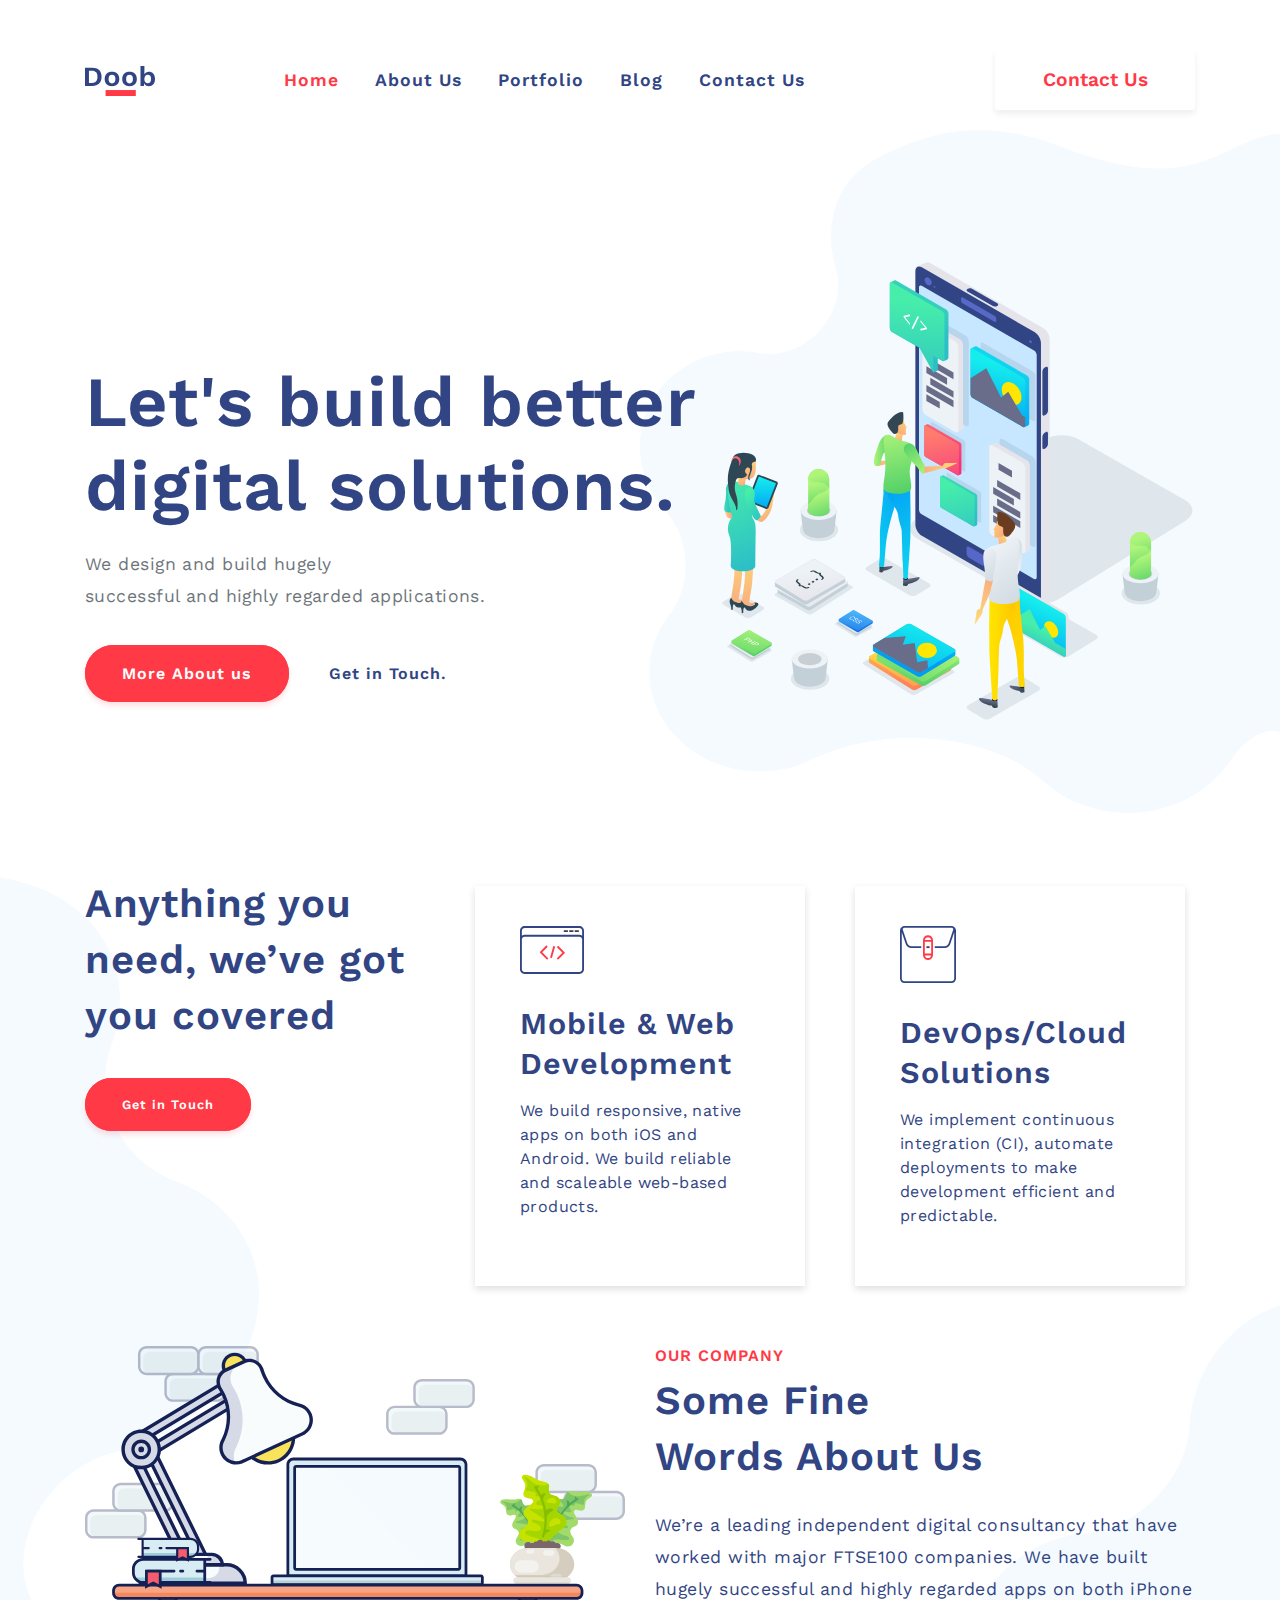
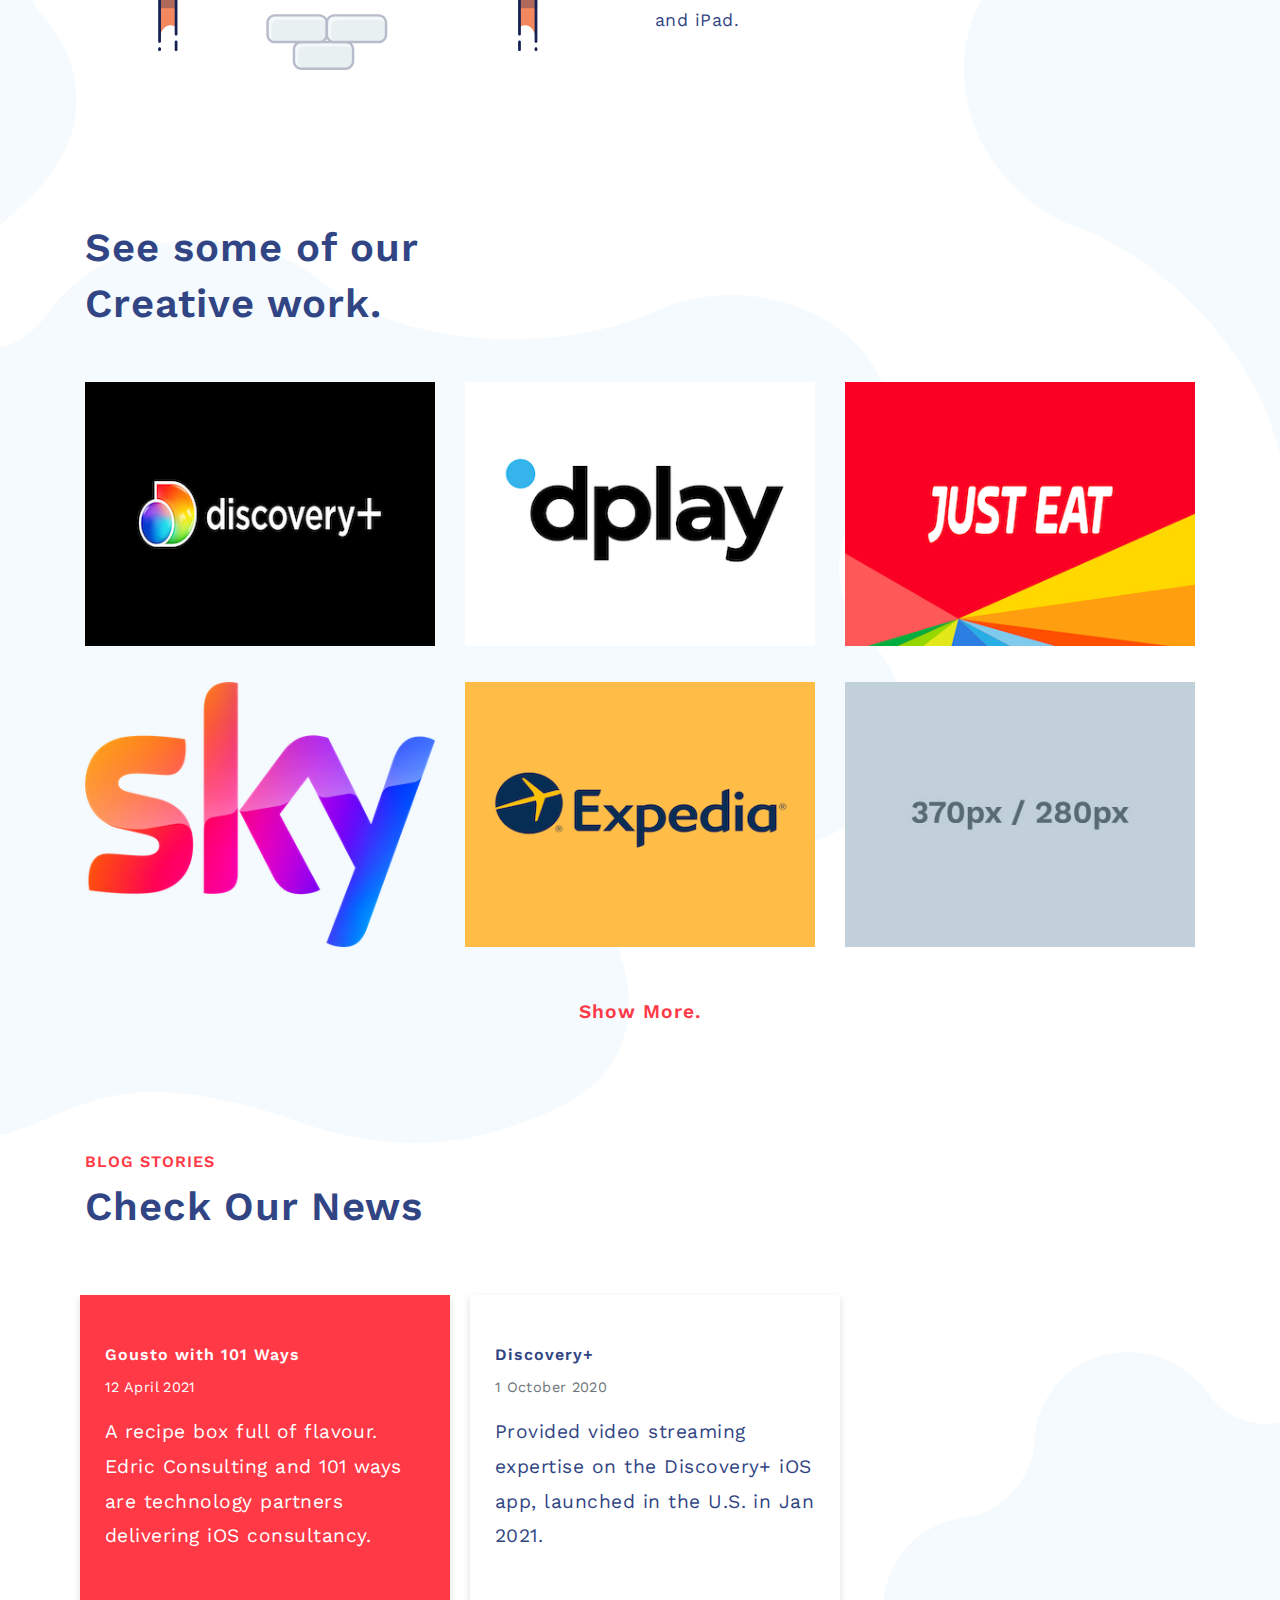
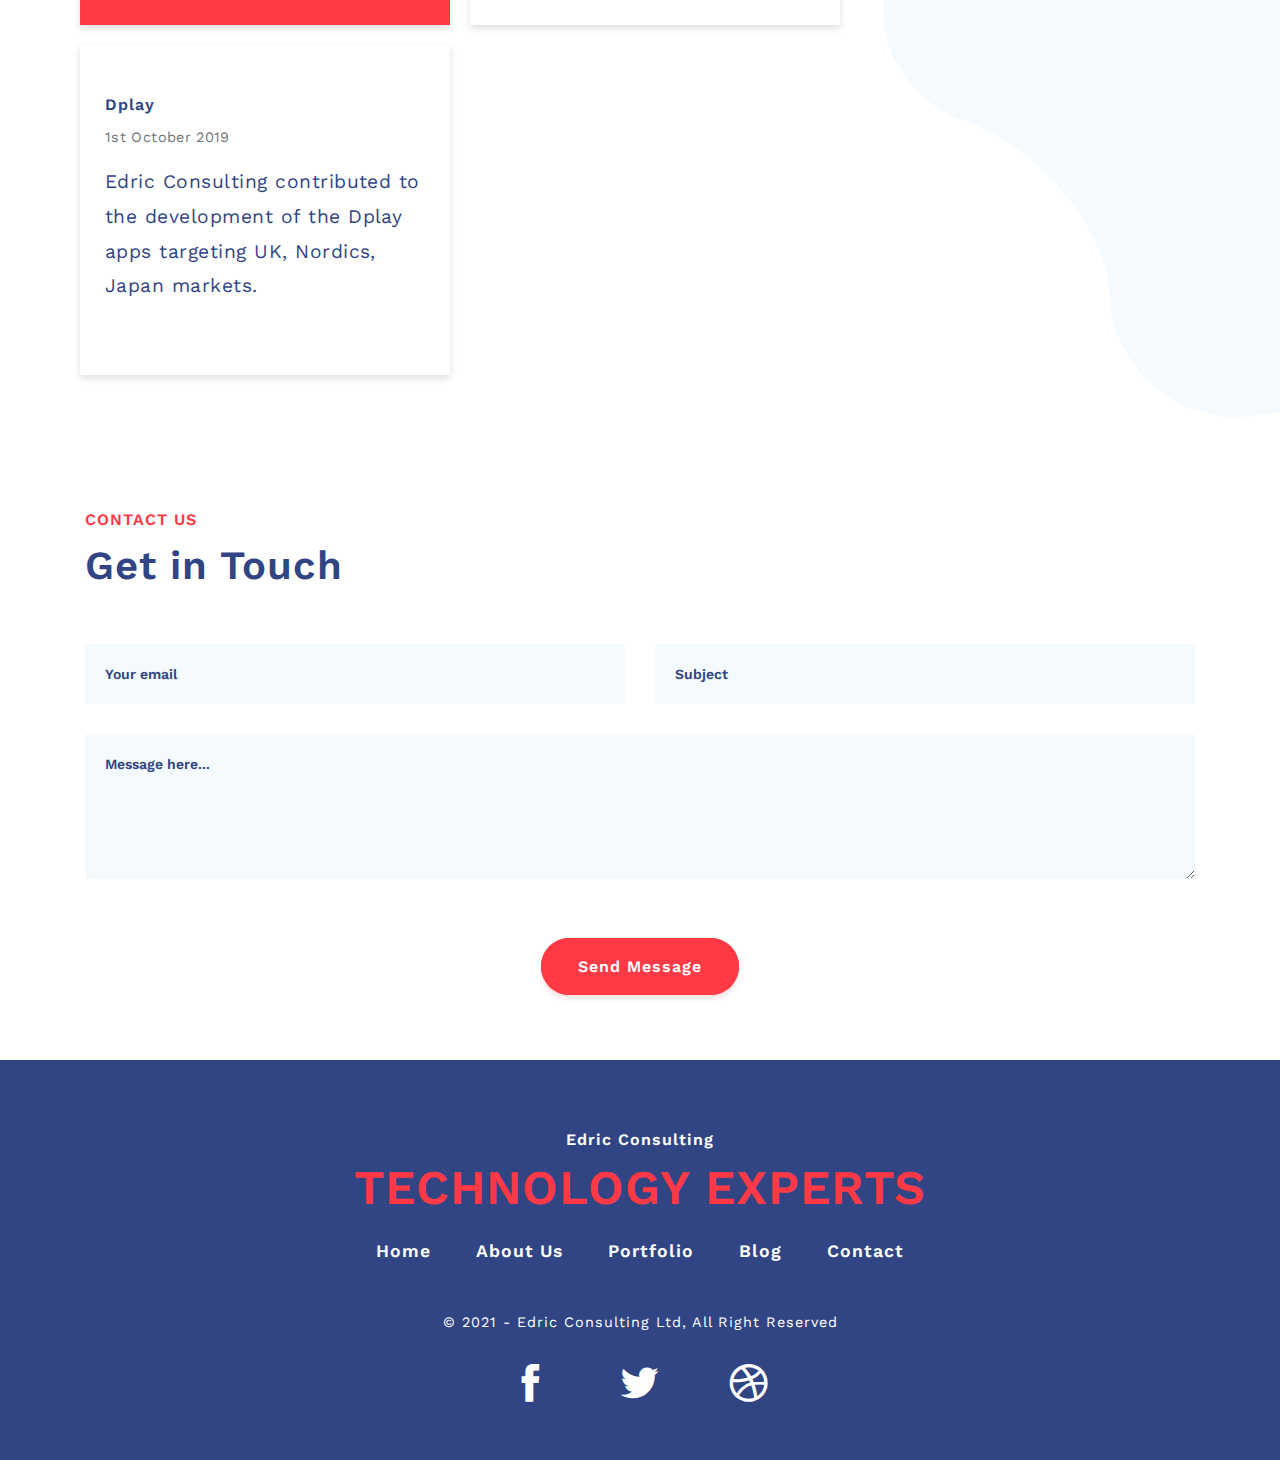
==== index.html @ 2563a6c1 "headline" ====
<!DOCTYPE html>
<html lang="en">
<head>
    <!-- Metas -->
    <meta http-equiv="content-type" content="text/html; charset=utf-8" />
    <meta name="viewport" content="width=device-width, initial-scale=1.0">
    <meta name="author" content="LionCoders" />
    <!-- Links -->
    <link rel="icon" type="image/png" href="images/favicon.png" />
    <link href="https://fonts.googleapis.com/css?family=Work+Sans:400,600&display=swap" rel="stylesheet">
    <link rel="stylesheet" href="icofont.min.css">
    <link href="css/bootstrap.min.css" rel="stylesheet" />
    <link href="css/slick.css" rel="stylesheet" />
    
    <link href="css/main.css" rel="stylesheet" />
    <!-- Document Title -->
    <title>Edric Consulting Ltd</title>
</head>
<body>
  <!-- HEADER SECTION -->  
  <header id="home">
    <div class="container">
      <nav class="navbar navbar-expand-lg navbar-light ">
        <!-- Change Logo Img Here -->
        <a class="navbar-brand" href="#"><img src="images/logo.svg" alt=""></a>
        <button class="navbar-toggler" type="button" data-toggle="collapse" data-target="#navbarSupportedContent" aria-controls="navbarSupportedContent" aria-expanded="false" aria-label="Toggle navigation">
          <div class="interactive-menu-button">
            <a href="#">
              <span>Menu</span>
            </a>
          </div>
        </button>
        <div class="collapse navbar-collapse" id="navbarSupportedContent">
          <ul class="navbar-nav mr-auto">
            <li class="nav-item active">
              <!-- Nav Link -->
              <a class="nav-link" data-scroll href="#home">Home<span class="sr-only">(current)</span></a>
            </li>
            <li class="nav-item">
              <!-- Nav Link -->
              <a class="nav-link" data-scroll href="#about-us">About Us</a>
            </li>
            <li class="nav-item">
              <!-- Nav Link -->
              <a class="nav-link" data-scroll href="#portfolio">Portfolio</a>
            </li>
            <li class="nav-item">
              <!-- Nav Link -->
              <a class="nav-link" data-scroll href="#blog">Blog</a>
            </li>
            <li class="nav-item">
              <!-- Nav Link -->
              <a class="nav-link" data-scroll href="#contact-us">Contact Us</a>
            </li>
          </ul>
          <form data-scroll href="#contact-us" class="contact-btn form-inline my-2 my-lg-0">
            <!-- Contact Us Button -->
            <button>Contact Us</button>
          </form>
        </div>
      </nav>
    </div>
    <!-- HERO SECTION -->    
    <div class="container-fluid hero">
      <img src="images/hero.svg" alt="">
      <div class="container">
        <!-- Hero Title -->
        <h1>Let's build better<br>digital solutions.</h1>
        <!-- Hero Title Info -->
        <p>We design and build hugely<br> successful and highly regarded applications.</p>
        <div class="hero-btns">
          <!-- Hero Btn First -->
          <a data-scroll href="#about-us">More About us</a>
          <!-- Hero Btn Second -->
          <a data-scroll href="#contact-us">Get in Touch.</a>
        </div>
      </div>
    </div>
  </header>
  <!-- SERVICES SECTION -->  
  <section id="about-us" class="services">
    <div class="container-fluid">
      <div class="side-img"> 
        <img src="images/aside.svg" alt="">
      </div>
      <div class="side2-img"> 
        <img src="images/aside2.svg" alt="">
      </div>
      <div class="container">
        <div class="row">
          <div class="col-12 col-sm-12 col-lg-4 service-txt">
            <h2>Anything you need, we’ve got you covered</h2>
            <div class="hero-btns service-btn">
              <a data-scroll href="#contact-us">Get in Touch</a>
            </div>
          </div>
          <div class="col-12 col-sm-6 col-lg-4">
            <div class="service-box">
              <img src="images/service-icon2.svg" alt="">
              <!-- Service Title -->
              <h3>Mobile & Web<br>Development</h3>
              <!-- Replace Patch to Image Under -->
              <p>We build responsive, native apps on both iOS and Android. We build reliable and scaleable web-based products.</p>
            </div>
          </div>
          <div class="col-12 col-sm-6 col-lg-4">
            <div class="service-box">
              <img src="images/service-icon1.svg" alt="">
              <!-- Service Title -->
              <h3>DevOps/Cloud<br>Solutions</h3>
              <!-- Service Info -->
              <p>We implement continuous integration (CI), automate deployments to make development efficient and predictable.</p>
            </div>
          </div>
        </div>
      </div>
    </div>
  </section>
  <!-- ABOUT SECTION -->
  <section class="about">
    <div class="container">
      <div class="row">
        <div class="col-12 col-sm-12 col-lg-6">
          <img src="images/aboutimg.svg" alt="">
        </div>
        <div class="col-12 col-sm-12 col-lg-6">
          <h5>OUR COMPANY</h5>
          <h2>Some Fine<br>Words About Us</h2>
          <!-- Replace About Us Text Under -->
          <p>We’re a leading independent digital consultancy that have worked with major FTSE100 companies. We have built hugely successful and highly regarded apps on both iPhone and iPad.</p>
        </div>
      </div>
    </div>
  </section>
  <!-- PORTFOLIO SECTION -->
  <section id="portfolio" class="portfolio">
    <div class="container-fluid">
      <div class="portfolio-aside">
        <img src="images/aside3.svg" alt="">
      </div>
      <div class="container">
        <div class="row">
          <div class="col-12">
            <h2>See some of our<br>Creative work.</h2>
          </div>
        </div>
        <div class="row">
          <div class="col-12 col-lg-4 work-box">
            <div class="photobox photobox_type10">
                <div class="photobox__previewbox">
                  <!-- Replace Patch to Image Under -->
                  <img src="images/discovery-size-1.png" class="photobox__preview" alt="Preview">
                  <!-- Replace Image Title Under -->
                  <span class="photobox__label">Discovery+</span>
                </div>
              </div>
          </div>
          <div class="col-12 col-lg-4 work-box">
            <div class="photobox photobox_type10">
                <div class="photobox__previewbox">
                  <!-- Replace Patch to Image Under -->
                  <img src="images/dplay.png" class="photobox__preview" alt="Preview">
                  <!-- Replace Image Title Under -->
                  <span class="photobox__label">dplay</span>
                </div>
              </div>
          </div>
          <div class="col-12 col-lg-4 work-box">
            <div class="photobox photobox_type10">
                <div class="photobox__previewbox">
                  <!-- Replace Patch to Image Under -->
                  <img src="images/justeat.png" class="photobox__preview" alt="Preview">
                  <!-- Replace Image Title Under -->
                  <span class="photobox__label">Just Eat</span>
                </div>
              </div>
          </div>
        </div>
        <div class="row">
          <div class="col-12 col-lg-4 work-box">
            <div class="photobox photobox_type10">
                <div class="photobox__previewbox">
                  <!-- Replace Patch to Image Under -->
                  <img src="images/skylogo.png" class="photobox__preview" alt="Preview">
                  <!-- Replace Image Title Under -->
                  <span class="photobox__label">Sky</span>
                </div>
              </div>
          </div>
          <div class="col-12 col-lg-4 work-box">
            <div class="photobox photobox_type10">
                <div class="photobox__previewbox">
                  <!-- Replace Patch to Image Under -->
                  <img src="images/expedialogo.png" class="photobox__preview" alt="Preview">
                  <!-- Replace Image Title Under -->
                  <span class="photobox__label">Hotels.com</span>
                </div>
              </div>
          </div>
          <div class="col-12 col-lg-4 work-box">
            <div class="photobox photobox_type10">
                <div class="photobox__previewbox">
                  <!-- Replace Patch to Image Under -->
                  <img src="images/6.png" class="photobox__preview" alt="Preview">
                  <!-- Replace Image Title Under -->
                  <span class="photobox__label">Awesome Work</span>
                </div>
              </div>
          </div>
        </div>
        <!-- Hidden Images From Portfolio -->
        <div id="hiden-gallery" class="hide">
          <div class="row">
            <div class="col-12 col-lg-4 work-box">
              <div class="photobox photobox_type10">
                  <div class="photobox__previewbox">
                    <!-- Replace Patch to Image Under -->
                    <img src="images/5.png" class="photobox__preview" alt="Preview">
                    <!-- Replace Image Title Under -->
                    <span class="photobox__label">Awesome Work</span>
                  </div>
                </div>
            </div>
            <div class="col-12 col-lg-4 work-box">
              <div class="photobox photobox_type10">
                  <div class="photobox__previewbox">
                    <!-- Replace Patch to Image Under -->
                    <img src="images/3.png" class="photobox__preview" alt="Preview">
                    <!-- Replace Image Title Under -->
                    <span class="photobox__label">Awesome Work</span>
                  </div>
                </div>
            </div>
            <div class="col-12 col-lg-4 work-box">
              <div class="photobox photobox_type10">
                  <div class="photobox__previewbox">
                    <!-- Replace Patch to Image Under -->
                    <img src="images/1.png" class="photobox__preview" alt="Preview">
                    <!-- Replace Image Title Under -->
                    <span class="photobox__label">Awesome Work</span>
                  </div>
                </div>
            </div>
          </div>
        </div>
        <div class="row">
          <div class="col-12 more-btn">
            <!-- Show Me More/Less Button -->
            <a class="more-btn-inside">Show More.</a>
          </div>
        </div>
      </div>
    </div>
  </section>
  <!-- BLOG SECTION -->
  <section id="blog" class="blog">
    <div class="container-fluid">
      <div class="blog-aside">
        <img src="images/aside4.svg" alt="">
      </div>
      <div class="container">
        <div class="row">
          <div class="col-12">
            <h5>BLOG STORIES</h5>
            <h2>Check Our News</h2>
          </div>
        </div>
        <div id="blog-drag" class="row blog-slider">
          <div class="col-12 col-lg-4 blog-box blog-first">
            <!-- Blog Post Title -->
            <h6>Gousto with 101 Ways</h6>
            <!-- Blog Post Date -->
            <p>12 April 2021</p>
            <!-- Blog Post -->
            <p>A recipe box full of flavour. Edric Consulting and 101 ways are technology partners delivering iOS consultancy.</p>
          </div>
          <div class="col-12 col-lg-4 blog-box">
            <!-- Blog Post Title -->
            <h6>Discovery+</h6>
            <!-- Blog Post Date -->
            <p>1 October 2020</p>
            <!-- Blog Post -->
            <p>Provided video streaming expertise on the Discovery+ iOS  app, launched in the U.S. in Jan 2021.</p>
          </div>
          <div class="col-12 col-lg-4 blog-box">
            <!-- Blog Post Title -->
            <h6>Dplay</h6>
            <!-- Blog Post Date -->
            <p>1st October 2019</p>
            <!-- Blog Post -->
            <p>Edric Consulting contributed to the development of the Dplay apps targeting UK, Nordics, Japan markets.</p>
          </div>
          <!-- Blog Section to be showed on Drag  -->
          <div class="col-12 col-lg-4 blog-box hiden-blog hide-blog">
            <!-- Blog Post Title -->
            <h6>Just Eat</h6>
            <!-- Blog Post Date -->
            <p>2 July 2019</p>
            <!-- Blog Post -->
            <p>Edric Consulting worked on the redesign of the Just Eat's app in line with the company’s new rebrand.</p>
          </div>
          <div class="col-12 col-lg-4 blog-box hiden-blog  hide-blog">
            <!-- Blog Post Title -->
            <h6>Sky</h6>
            <!-- Blog Post Date -->
            <p>17 July 2017</p>
            <!-- Blog Post -->
            <p>Provided development of the native iOS apps for the Sky Q and Sky Go platforms in Swift and Objective-C.</p>
          </div>
          <div class="col-12 col-lg-4 blog-box hiden-blog  hide-blog">
            <!-- Blog Post Title -->
            <h6>Hotels.com</h6>
            <!-- Blog Post Date -->
            <p>6 October 2015</p>
            <!-- Blog Post -->
            <p>Edric Consulting developed new features and provided maintenance for Expedia’s iOS Hotels.com application.</p>
          </div>
        </div>
        <!-- Blog Button to Show More or Less on Mobile&Tablet View  -->
        <button class="hide-me" id="blog-btn">Show More Stories</button>
      </div>
    </div>
  </section>  
  <!-- CONTACT SECTION -->
  <section id="contact-us" class="contact">
    <div class="container">
      <div class="row">
        <div class="col-12">
          <h5>CONTACT US</h5>
          <h2>Get in Touch</h2>
        </div>
      </div>
      <div class="row">
        <div class="col-12 col-lg-6 email">
          <input placeholder="Your email" type="email" id="email" pattern=".+@globex.com" size="30" required>
        </div>
        <div class="col-12 col-lg-6 email">
          <input placeholder="Subject" type="subject" id="subject" size="30" required>
        </div>
      </div>
      <div class="row">
        <div class="col-12 message">
          <textarea id="message" name="message" rows="5" cols="1">Message here...</textarea>
        </div>
        <div class="col-12">
          <div class="hero-btns contact-btn">
            <!-- Send Message Btn -->
            <a href="#">Send Message</a>
          </div>
        </div>
      </div>
    </div>
  </section>
  <!-- FOOTER SECTION -->
  <footer>
    <div class="container">
      <div class="row">
        <div class="col-12">
          <h5>Edric Consulting</h5>
          <h3>TECHNOLOGY EXPERTS</h3>
          <ul class="contact-nav">
            <li><a data-scroll href="#home">Home</a></li>
            <li><a data-scroll href="#about-us">About Us</a></li>
            <li><a data-scroll href="#portfolio">Portfolio</a></li>
            <li><a data-scroll href="#blog">Blog</a></li>
            <li><a data-scroll href="#contact-us">Contact</a></li>
          </ul>
          <h6>© 2021 - Edric Consulting Ltd, All Right Reserved</h6>
          <ul class="social">
            <li><a href="#"><i class="icofont-facebook"></i></a></li>
            <li><a href="#"><i class="icofont-twitter"></i></a></li>
            <li><a href="#"><i class="icofont-dribbble"></i></a></li>
          </ul>
        </div>
      </div>
    </div>
  </footer>
  <!-- Scripts -->
  <script src="https://code.jquery.com/jquery-3.2.1.slim.min.js" integrity="sha384-KJ3o2DKtIkvYIK3UENzmM7KCkRr/rE9/Qpg6aAZGJwFDMVNA/GpGFF93hXpG5KkN" crossorigin="anonymous"></script>
  <script src="https://cdnjs.cloudflare.com/ajax/libs/popper.js/1.11.0/umd/popper.min.js" integrity="sha384-b/U6ypiBEHpOf/4+1nzFpr53nxSS+GLCkfwBdFNTxtclqqenISfwAzpKaMNFNmj4" crossorigin="anonymous"></script>
  <script src="js/bootstrap.min.js"></script>
  <script src="js/slick.min.js"></script>
  <script src="js/smooth-scroll.min.js"></script>
  <script src="js/main.js"></script>
<!-- Cookie Consent by https://www.FreePrivacyPolicy.com -->
<script type="text/javascript" src="//www.freeprivacypolicy.com/public/cookie-consent/3.1.0/cookie-consent.js"></script>
<script type="text/javascript">
document.addEventListener('DOMContentLoaded', function () {
cookieconsent.run({"notice_banner_type":"headline","consent_type":"express","palette":"dark","language":"en","website_name":"Edric Consulting"});
});
</script>

<noscript>Cookie Consent by <a href="https://www.FreePrivacyPolicy.com/free-cookie-consent/" rel="nofollow noopener">FreePrivacyPolicy.com</a></noscript>
<!-- End Cookie Consent -->

  <!-- Scripts Ends -->
</body>
</html>
---- css/main.css ----
/*-----------------------------------------------------------
    Theme Name: Doob | Simple Agency HTML Template
    Description: Simple Agency HTML Template
    Author: Graphberry
    Author URI: https://www.graphberry.com/
    Version: 1.0
-------------------------------------------------------------*/


/*-----------------------------------------------------------
    1  General Styles
    2  Typography
    3  Buttons & Links 
    4  Header
    5  Services
    6  About  
    7  Portfolio
    8  Blog
    9  Contact
    10 Footer
    11 Responsive 
-------------------------------------------------------------*/


/*-----------------------------------------------------------
    1. General Styles 
-------------------------------------------------------------*/
* {
  margin: 0;
  padding: 0;
}
html {
  -webkit-box-sizing: border-box;
  -moz-box-sizing: border-box;
  box-sizing: border-box;
}
*, *:before, *:after {
  -webkit-box-sizing: inherit;
  -moz-box-sizing: inherit;
  box-sizing: inherit;
}
a {
  font-weight: 600;
  color: #314584;
  text-decoration: none;
  letter-spacing: 1px;
  position: relative;
}
a:focus,
a:hover {
  color: rgba(44, 44, 44, 0.8);
  text-decoration: none;
}
img {
  max-width: 100%;
  height: auto;
}
h1,
.h1,
h2,
.h2,
h3,
.h3,
h4,
.h4,
h5,
.h5,
h6,
.h6 {
  color: #314584;
  font-weight: 600;
  letter-spacing: 1px;
}
:active,
:focus {
  outline: none !important;
}
/*-----------------------------------------------------------
  2. Typography 
------------------------------------------------------------*/
body {
  color: #314584;
  font-family: 'Work Sans', sans-serif;
  font-size: 14px;
  font-weight: 400;
  overflow-x: hidden;
  transition: opacity 1s;
  min-width: 330px;
}
h1,
.h1 {
  font-size: 4.4rem;
  margin-bottom: 20px;
}
h2,
.h2 {
  font-size: 2.5rem;
  line-height: 3.5rem;
  margin-bottom: 50px;
}
.about h2 {
  margin-bottom: 25px;
}
h3,
.h3 {
  font-size: 1.9rem;
  line-height: 2.5rem;
  margin-bottom: 15px;
}
h4,
.h4 {
  font-size: 24px;
}

h5,
.h5 {
  font-size: 1rem;
  color: #FF3946;
}
h6,
.h6 {
  font-size: 1rem;
  margin-bottom: 10px;
}
.about p {
  color: #314584;
}
p {
  font-size: 1.1rem;
  line-height: 1.8;
  color: #6E757A;
  margin-bottom: 15px;
  letter-spacing: 0.025em;
}
/*-----------------------------------------------------------
  3. Buttons & Links
-------------------------------------------------------------*/
.contact-btn button {
  width: 200px;
  height: 60px;
  border: 0px;
  -webkit-box-shadow: 0px 4px 6px 0px rgba(30,32,33,0.07);
  -moz-box-shadow: 0px 4px 6px 0px rgba(30,32,33,0.07);
  box-shadow: 0px 4px 6px 0px rgba(30,32,33,0.07);
  background-color: #fff;
  border-radius: 3px;
  font-size: 1.2rem;
  font-family: 'Work Sans', sans-serif;
  font-weight: 600;
  color: #FF3946;
}
.contact-btn i {
  font-size: 2rem;
  width: 100px;
  height: 100px;
  color: #FF3946;
}
.hero-btns a:first-child {
  background-color: #FF3946;
  border:2px solid #FF3946;
  color: #fff;
  padding: 17px 35px;
  font-size: 1.0rem;
  border-radius: 30px;
  -webkit-box-shadow: 0px 4px 5px 0px rgba(255,57,70,0.15);
  -moz-box-shadow: 0px 4px 5px 0px rgba(255,57,70,0.15);
  box-shadow: 0px 4px 5px 0px rgba(255,57,70,0.15);
}
.hero-btns a:first-child:hover {
  background-color: #fff;
  border:2px solid #FF3946;
  color: #314584;
  padding: 17px 35px;
  font-size: 1.0rem;
  border-radius: 30px;
  transition: all 0.3s ease;
}
.hero-btns a:last-child {
  color: #314584;
  padding: 17px 35px;
  font-size: 1.0rem;
}
.hero-btns a:last-child:hover {
  color: #FF3946;
  transition: all 0.3s ease;
}
.navbar-light .navbar-toggler {
  color: #314584;
  border: none;
}
.navbar-toggler {
  padding: .5rem 1.2rem .25rem 0rem;
  font-size: 1.25rem;
  line-height: 1;
  background-color: transparent;
  border: 1px solid transparent;
  border-radius: .25rem;
}
.interactive-menu-button {
  position: relative;
}
.interactive-menu-button a {
  width: 20px;
  height: 20px;
  display: block;
  position: relative;
}
.interactive-menu-button a span {
  height: 4px;
  position: absolute;
  background: #314584;
  text-indent: -999em;
  width: 100%;
  top: 6px;
  transition: all 0.5s cubic-bezier(0, 0.275, 0.125, 1);
}
.interactive-menu-button a span:before,
.interactive-menu-button a span:after {
  content: '';
  height: 4px;
  background: #314584;
  width: 100%;
  position: absolute;
  top: -6px;
  left: 0;
  transition: all 0.5s cubic-bezier(0, 0.275, 0.125, 1);
}
.interactive-menu-button a span:after {
  top: 6px;
}
.interactive-menu-button a.active span {
  background: transparent;
}
.interactive-menu-button a.active span:before {
  transform: translateY(6px) translateX(1px) rotate(45deg);
}
.interactive-menu-button a.active span:after {
  transform: translateY(-6px) translateX(1px) rotate(-45deg);
}
.navbar-nav .dropdown-menu {
  text-align: center;
  border: 0;
  background-color: #314584;
}
.navbar-nav .dropdown-menu a {
  color: #fff;
  cursor: pointer;
  font-size: 1.3rem;
  margin: 10px 0px;
}
.dropdown-item:focus, .dropdown-item:hover {
  color: #FF3946!important;
  text-decoration: none;
  background-color: #314584;
}
.service-btn a {
  color: #fff!important;
  font-size: 0.8rem!important;
}
.service-btn a:hover {
  color: #FF3946!important;
}
.more-btn {
  text-align: center;
  margin: 15px 0px 100px 0px;
}
.more-btn a {
  font-size: 1.2rem;
  color: #FF3946!important;
  cursor: pointer;
  padding: 20px 30px;
}
.more-btn a:hover {
  color: #314584!important;
}
.contact-btn {
  text-align: center;
  margin-top: 70px;
}
.contact-btn a {
  color: #fff!important;
}
.contact-btn a:hover {
  color: #314584!important;
}
/*-----------------------------------------------------------
  4. Header
-------------------------------------------------------------*/
.navbar-light .navbar-nav .nav-link {
  color: #314584;
  font-size: 1.1rem;
}
.hero-btns {
  margin-bottom: 350px;
}
.navbar-light .navbar-nav .active>.nav-link, .navbar-light .navbar-nav .nav-link.active, .navbar-light .navbar-nav .nav-link.show, .navbar-light .navbar-nav .show>.nav-link {
  color: #FF3946;
}
.navbar {
  padding: 50px 0 0 0;
}
.navbar-light .navbar-brand {
  margin-right: 10%;
}
.nav-item {
  padding: 0 10px;
}
.navbar-light .navbar-nav .nav-link:focus, .navbar-light .navbar-nav .nav-link:hover {
  color: #FF3946;
}
.hero img {
  position: absolute;
  top: 0;
  right: 0;
  z-index: -9;
  margin-top: 30px;
  width: 50%;
}
.hero h1 {
  margin-top: 250px;
}
.hero p {
  margin-bottom: 50px;
}
/*-----------------------------------------------------------
  5. Services
-------------------------------------------------------------*/
.services {
  padding: 50px 0px;
}
.services p {
  font-size: 1.0rem;
  color: #314584;
  line-height: 1.5rem;
}
.side-img img {
  position: absolute;
  left: -20px;
}
.side2-img img {
  position: absolute;
  right: -20px;
  top: 1300px;
}
.service-box {
  background-color: #fff;
  padding: 40px 45px;
  margin: 10px;
  -webkit-box-shadow: 0px 3px 7px 0px rgba(28,31,33,0.15);
  -moz-box-shadow: 0px 3px 7px 0px rgba(28,31,33,0.15);
  box-shadow: 0px 3px 7px 0px rgba(28,31,33,0.15);
  min-height: 400px;
}
.service-box img {
  margin-bottom: 30px;
}
/*-----------------------------------------------------------
  6. About
-------------------------------------------------------------*/
.about {
  margin-bottom: 150px;
}
/*-----------------------------------------------------------
 7. Portfolio
-------------------------------------------------------------*/
.portfolio-aside img {
  margin-top: 20px;
  position: absolute;
  left: -20px;
}
.work-box {
  margin-bottom: 30px;
}
.work-box img {
  width: 370px;
  height: auto;
}
/* Portfolio Gallery Hover */
.photobox{
  display: inline-block;
}
.photobox__previewbox{
  position: relative;
  overflow: hidden;
}
.photobox__preview{
  display: block;
  max-width: 100%;
}
.photobox__previewbox:before{
  content: "";
}
.photobox_type10 .photobox__previewbox:before{
  width: 0;
  height: 0;
  padding: 25%;
  background-color: #314584;
  opacity: 0.8;
  border-radius: 50%;
  position: absolute;
  top: 50%;
  left: 50%;
  transition: transform calc(var(--photoboxAnimationDuration, .8s) / 2) ease;
  will-change: transform;
  transform: translate(-50%, -50%) scale(0);
}
.photobox_type10:hover .photobox__previewbox:before{
  transform: translate(-50%, -50%) scale(4);
  transition-duration: var(--photoboxAnimationDuration, .8s);
}
.photobox_type10 .photobox__label{
  width: 95%;
  text-align: center;
  opacity: 0;  
  transition: opacity calc(var(--photoboxAnimationDuration, .8s) / 4) cubic-bezier(0.71, 0.05, 0.29, 0.9), transform calc(var(--photoboxAnimationDuration, .8s) / 4) cubic-bezier(0.71, 0.05, 0.29, 0.9);
  will-change: opacity, transform;
  position: absolute;
  top: 50%;
  left: 50%;
  transform: translate(-50%, 200%);
  z-index: 3;
  color: #fff;
  font-family: 'Work Sans', sans-serif;
  font-weight: 600;
  font-size: 1.1rem; 
}
.photobox_type10:hover .photobox__label{
  opacity: 1;
  transform: translate(-50%, -50%);
  transition-duration: calc(var(--photoboxAnimationDuration, .8s) / 2);
  transition-delay: calc(var(--photoboxAnimationDuration, .8s) / 4);
}
.hide {
  display: none;
  transition: all 0.3s ease;
}
/*-----------------------------------------------------------
  8. Blog
-------------------------------------------------------------*/
.blog-aside img {
  position: absolute;
  right: -20px;
  margin-top: 200px;
}
.blog {
  padding: 25px 0px;
  margin-bottom: 100px;
}
.blog-box {
  background-color: #fff;
  min-height: 330px;
  max-width: 370px;
  padding: 50px 25px;
  -webkit-box-shadow: 0px 3px 7px 0px rgba(28,31,33,0.15);
  -moz-box-shadow: 0px 3px 7px 0px rgba(28,31,33,0.15);
  box-shadow: 0px 3px 7px 0px rgba(28,31,33,0.15);
  margin: 10px;
}
.blog-box p:nth-child(2) {
  font-size: 0.9rem;
  color: #6E757A!important;
}
.blog-box p:nth-child(3) {
  font-size: 1.2rem;
  color: #314584;
}
.slick-prev {
  position: absolute;
  right: 60px;
  top: -50px;
}
.slick-next  {
  position: absolute;
  right: 10px;
  top: -50px;
}
.blog-slider button {
  font-size: 3rem;
  border: none;
  background-color: #fff;
  color: #BBBBBC;
}
.blog-slider button:hover {
  color: #314584;
  transition: all 0.3s ease;
}
.blog-first {
  background-color: #FF3946;
}
.blog-first h6 {
  color: #fff;
}
.blog-first p:nth-child(2) {
  color: #fff!important;
}
.blog-first p:nth-child(3) {
  color: #fff;
}
.blog-slider {
  cursor: pointer;
}
.hide-blog {
  display: none;
}
#blog-btn {
  color: #FF3946;
  font-size: 1.2rem;
  font-family: 'Work Sans', sans-serif;
  font-weight: 600;
  background-color: #fff;
  border: none;
  margin-top: 20px;
}
#blog-btn:hover {
  color: #314584;
}
.hide-me {
  display: none;
}
/*-----------------------------------------------------------
  9. Contact
-------------------------------------------------------------*/
.contact {
  max-height: 550px;
}
.email input {
  width: 100%;
  height: 60px;
  background-color: #F4FAFE;
  border: none;
  padding: 0px 20px;
  color: #314584;
  font-weight: 600;
  margin-bottom: 15px;
}
::-webkit-input-placeholder { /* Chrome/Opera/Safari */
  color: #314584;
  font-weight: 600;
}
::-moz-placeholder { /* Firefox 19+ */
  color: #314584;
  font-weight: 600;
}
:-ms-input-placeholder { /* IE 10+ */
  color: #314584;
  font-weight: 600;
}
:-moz-placeholder { /* Firefox 18- */
  color: #314584;
  font-weight: 600;
}
textarea {
  background-color: #F4FAFE;
  border: none;
  width: 100%;
  padding: 20px;
  margin-top: 15px;
  color: #314584;
  font-weight: 600;
}
/*-----------------------------------------------------------
  10. Footer
-------------------------------------------------------------*/
footer {
  background-color: #314584;
  width: 100%;
  min-height: 400px;
  text-align: center;
  padding: 70px 0px 0px 0px;
}
footer h5{
  color: #fff;
  padding-bottom: 10px;
}
footer h3{
  color: #FF3946;
  font-size: 3rem;
  margin-bottom: 30px;
}
.contact-nav li {
  display: inline;
  color: #fff;
}
.contact-nav a {
  color: #fff;
  font-size: 1.1rem;
  padding: 20px 20px;
}
.contact-nav a:hover {
  color: #FF3946;
}
footer h6 {
  color: #fff;
  font-size: 0.9rem;
  font-weight: 400;
  margin-top: 50px;
  margin-bottom: 20px;
}
.social li {
  display: inline;
}
.social li a {
  font-size: 2.7rem;
  color: #fff;
  margin: 0px 30px;
}
.social li a:hover {
  color: #FF3946;
  transition: all 0.3s ease;
}
/*-----------------------------------------------------------
  11. Responsive
-------------------------------------------------------------*/
@media (max-width: 1700px) {
  .hero-btns {
    margin-bottom: 200px;
  }
}
@media (max-width: 1500px) {
  .hero img {
    margin-top: 130px;
  }
}
@media (max-width: 1350px) {
  .hero-btns {
    margin-bottom: 140px;
  }
}
@media (max-width: 1199px) {
  .nav-item {
    padding: 0px; 
  }
  .navbar-light .navbar-nav .nav-link {
    font-size: 1rem;
  }
  .contact-btn button {
    -webkit-box-shadow: none;
    -moz-box-shadow: none;
    box-shadow:none;
    background-color: none;
    font-size: 1rem;
}
  .hero img {
    margin-top: 150px;
    width: 45%;
  }
  .hero h1 {
    margin-top: 150px;
  }
  h2 {
    font-size: 2rem;
    line-height: 3.0rem;
  }
  h3 {
    font-size: 1.4rem;
    line-height: 2rem;
    margin-bottom: 20px;
  }
  .services p {
    font-size: 0.8rem;
  }
  .hero-btns {
    margin-bottom: 120px;
  }
}
@media (max-width: 991px) {
  .navbar {
    padding: 15px 0 0 0;
  }
  .hero img {
    display: none;
  }
  .hero {
    text-align: center;
  }
  .hero h1 {
    margin-top: 80px;
  }
  .navbar-collapse {
    text-align: center;
    margin-top: 50px;
  }
  .navbar-light .navbar-nav .nav-link {
    font-size: 2rem;
  }
  .contact-btn {
    display: none;
  }
  .hero-btns {
    margin-bottom: 70px;
  }
  .service-txt {
    text-align: center;
  }
  .about img {
    margin-bottom: 70px;
  }
  .about {
    text-align: center;
  }
  .portfolio {
    text-align: center;
  }
  .blog {
    text-align: center;
  }
  .blog-box {
    margin: 0 auto;
    margin-bottom: 25px;
  }
  .contact {
    text-align: center;
  }

}
@media (max-width: 768px) {
  .hero h1 {
    font-size: 3.5rem;
  }
  .service-box {
    padding: 20px 25px;
    margin: 0px;
  }
  .contact-nav a {
    font-size: 1rem;
    padding: 20px 5px;
  }
}

@media (max-width: 575px) {
  .service-box {
    padding: 20px 25px;
    max-width: 300px;
    margin: 0 auto;
    margin-bottom: 40px;
  }
  footer h3{
    font-size: 2.5rem;
  }
}
@media (max-width: 454px) {
  .hero h1 {
    font-size: 3.0rem;
    margin-top: 50px;
  }
  .hero p {
    font-size: 0.8rem;
  }
  .hero-btns a:first-child {
    font-size: 0.8rem;
    display: block;
    width: 70%;
    margin: 0 auto;
  }
  .hero-btns a:last-child {
    font-size: 0.8rem;
    display: block;
    width: 70%;
    margin: 0 auto;
  }
  footer h3{
    line-height: 2.6rem;
  }
  .contact-nav li {
    display: block;
  }
  .social li {
    display: block;
  }
}
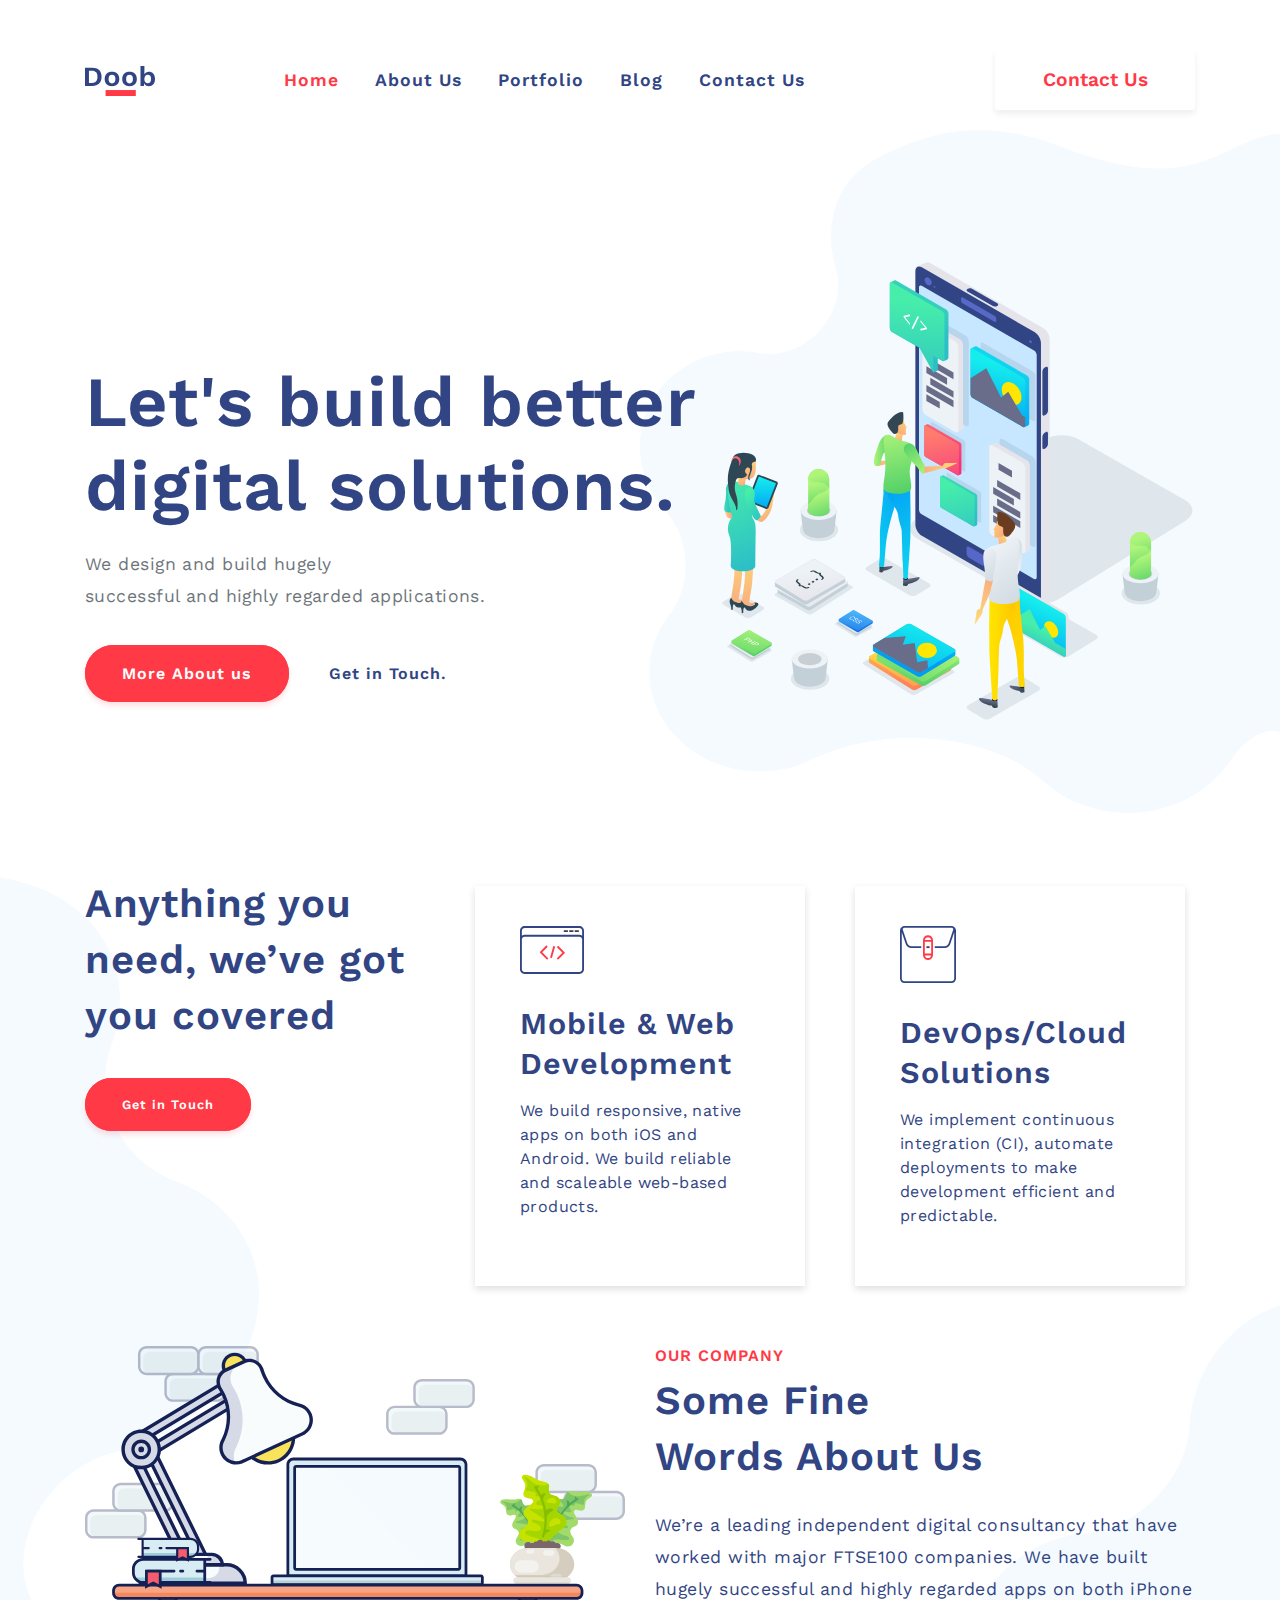
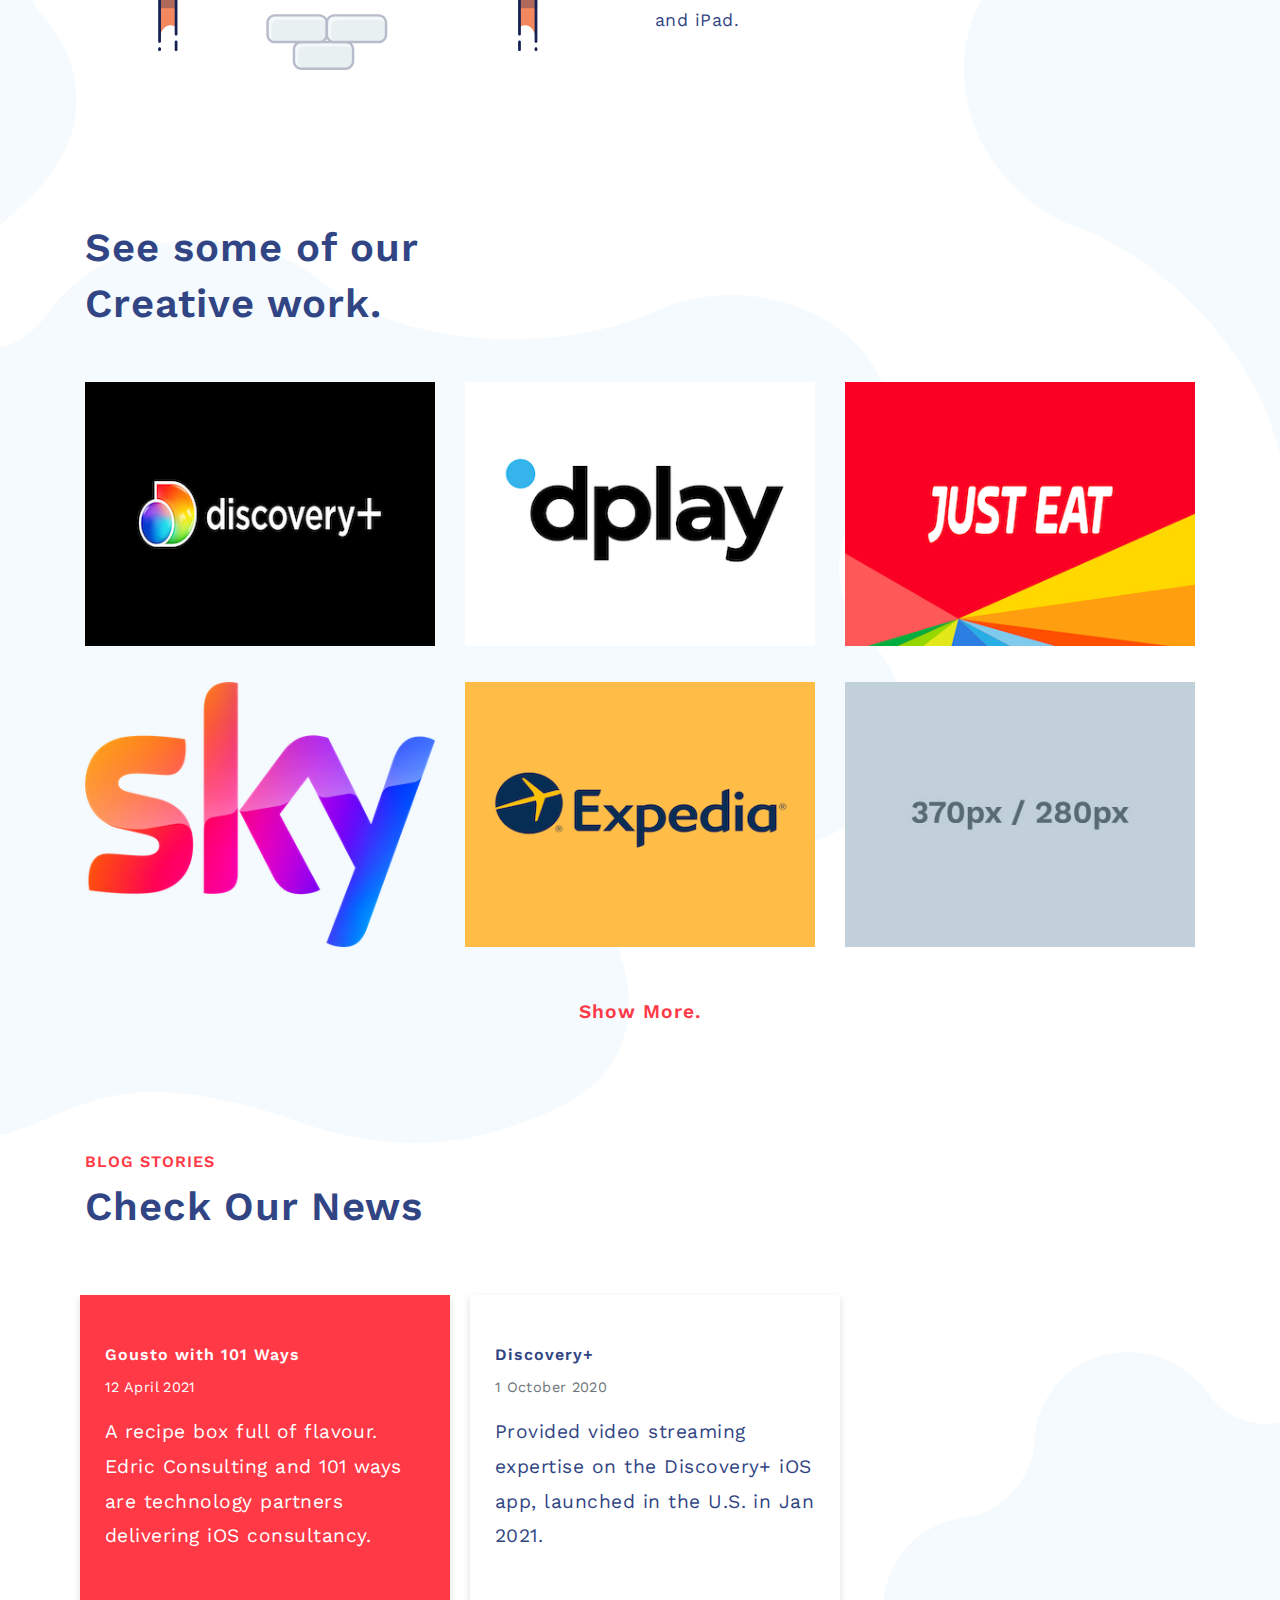
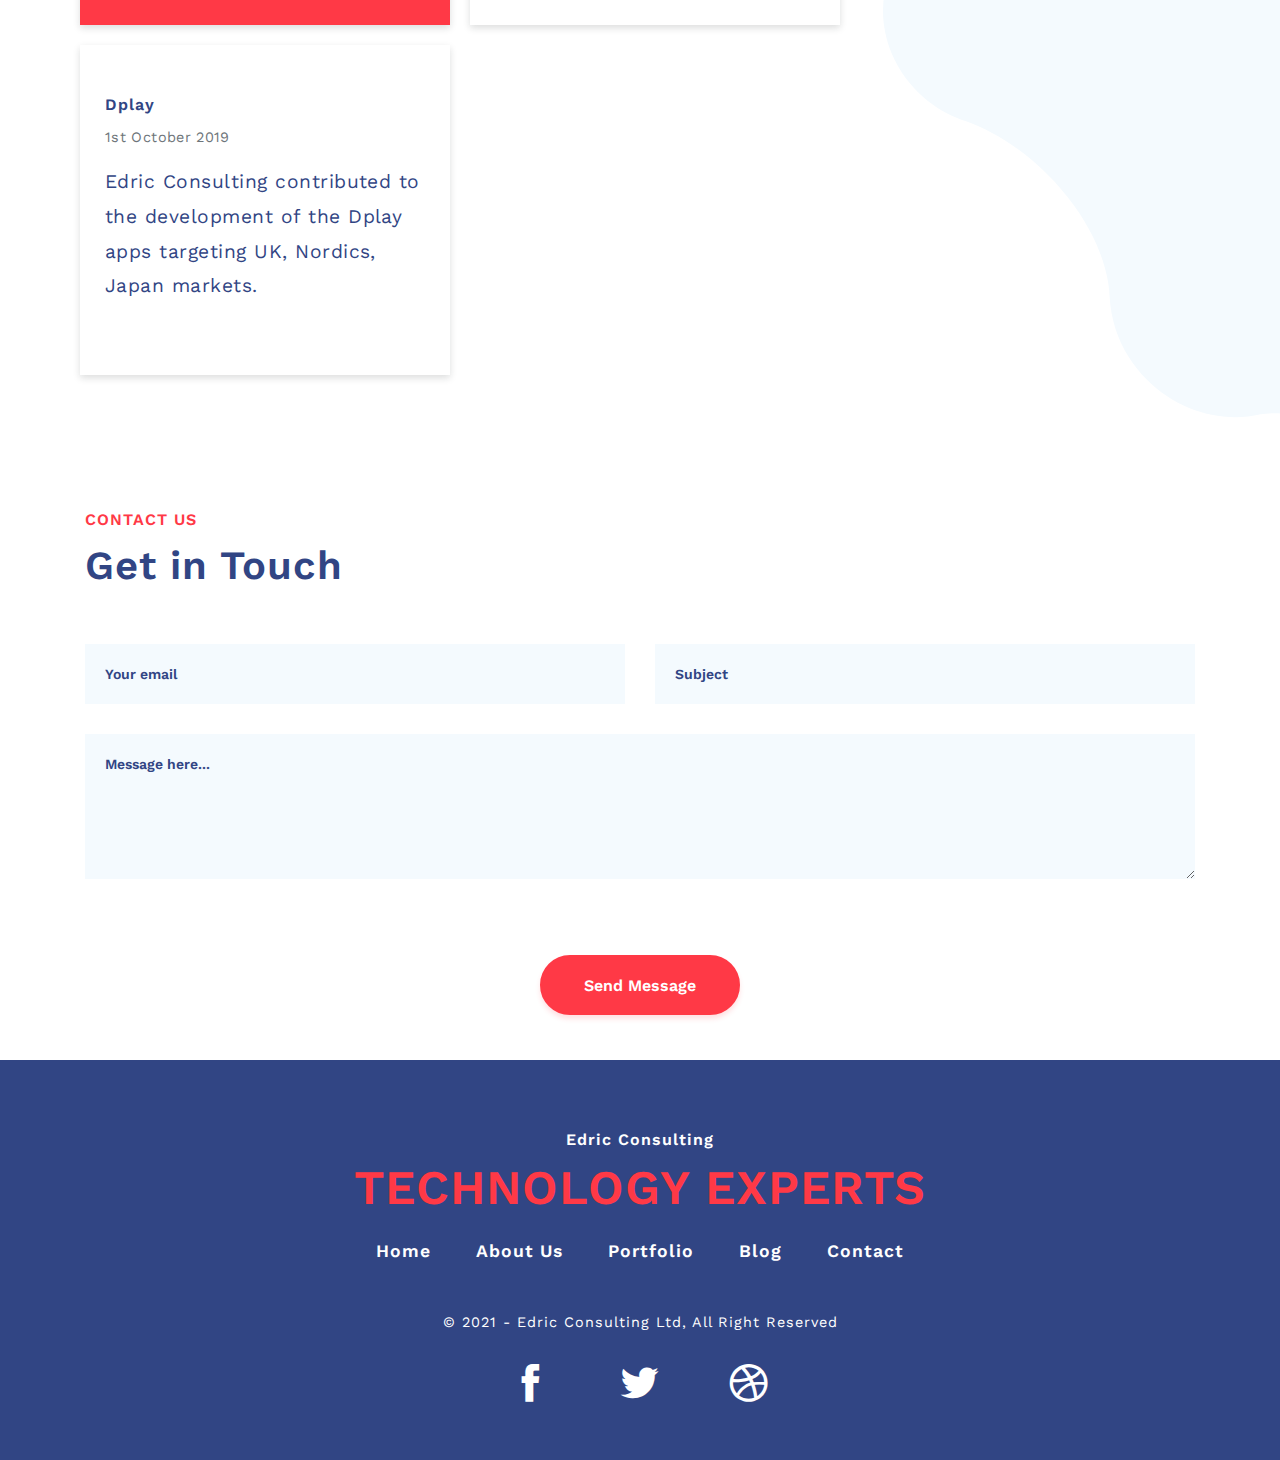
==== commit 3146bfb4: "contact us button" ====
--- a/index.html
+++ b/index.html
@@ -1,29 +1,32 @@
 <!DOCTYPE html>
 <html lang="en">
+
 <head>
-    <!-- Metas -->
-    <meta http-equiv="content-type" content="text/html; charset=utf-8" />
-    <meta name="viewport" content="width=device-width, initial-scale=1.0">
-    <meta name="author" content="LionCoders" />
-    <!-- Links -->
-    <link rel="icon" type="image/png" href="images/favicon.png" />
-    <link href="https://fonts.googleapis.com/css?family=Work+Sans:400,600&display=swap" rel="stylesheet">
-    <link rel="stylesheet" href="icofont.min.css">
-    <link href="css/bootstrap.min.css" rel="stylesheet" />
-    <link href="css/slick.css" rel="stylesheet" />
-    
-    <link href="css/main.css" rel="stylesheet" />
-    <!-- Document Title -->
-    <title>Edric Consulting Ltd</title>
+  <!-- Metas -->
+  <meta http-equiv="content-type" content="text/html; charset=utf-8" />
+  <meta name="viewport" content="width=device-width, initial-scale=1.0">
+  <meta name="author" content="LionCoders" />
+  <!-- Links -->
+  <link rel="icon" type="image/png" href="images/favicon.png" />
+  <link href="https://fonts.googleapis.com/css?family=Work+Sans:400,600&display=swap" rel="stylesheet">
+  <link rel="stylesheet" href="icofont.min.css">
+  <link href="css/bootstrap.min.css" rel="stylesheet" />
+  <link href="css/slick.css" rel="stylesheet" />
+
+  <link href="css/main.css" rel="stylesheet" />
+  <!-- Document Title -->
+  <title>Edric Consulting Ltd</title>
 </head>
+
 <body>
-  <!-- HEADER SECTION -->  
+  <!-- HEADER SECTION -->
   <header id="home">
     <div class="container">
       <nav class="navbar navbar-expand-lg navbar-light ">
         <!-- Change Logo Img Here -->
         <a class="navbar-brand" href="#"><img src="images/logo.svg" alt=""></a>
-        <button class="navbar-toggler" type="button" data-toggle="collapse" data-target="#navbarSupportedContent" aria-controls="navbarSupportedContent" aria-expanded="false" aria-label="Toggle navigation">
+        <button class="navbar-toggler" type="button" data-toggle="collapse" data-target="#navbarSupportedContent"
+          aria-controls="navbarSupportedContent" aria-expanded="false" aria-label="Toggle navigation">
           <div class="interactive-menu-button">
             <a href="#">
               <span>Menu</span>
@@ -60,7 +63,7 @@
         </div>
       </nav>
     </div>
-    <!-- HERO SECTION -->    
+    <!-- HERO SECTION -->
     <div class="container-fluid hero">
       <img src="images/hero.svg" alt="">
       <div class="container">
@@ -77,13 +80,13 @@
       </div>
     </div>
   </header>
-  <!-- SERVICES SECTION -->  
+  <!-- SERVICES SECTION -->
   <section id="about-us" class="services">
     <div class="container-fluid">
-      <div class="side-img"> 
+      <div class="side-img">
         <img src="images/aside.svg" alt="">
       </div>
-      <div class="side2-img"> 
+      <div class="side2-img">
         <img src="images/aside2.svg" alt="">
       </div>
       <div class="container">
@@ -100,7 +103,8 @@
               <!-- Service Title -->
               <h3>Mobile & Web<br>Development</h3>
               <!-- Replace Patch to Image Under -->
-              <p>We build responsive, native apps on both iOS and Android. We build reliable and scaleable web-based products.</p>
+              <p>We build responsive, native apps on both iOS and Android. We build reliable and scaleable web-based
+                products.</p>
             </div>
           </div>
           <div class="col-12 col-sm-6 col-lg-4">
@@ -109,7 +113,8 @@
               <!-- Service Title -->
               <h3>DevOps/Cloud<br>Solutions</h3>
               <!-- Service Info -->
-              <p>We implement continuous integration (CI), automate deployments to make development efficient and predictable.</p>
+              <p>We implement continuous integration (CI), automate deployments to make development efficient and
+                predictable.</p>
             </div>
           </div>
         </div>
@@ -127,7 +132,8 @@
           <h5>OUR COMPANY</h5>
           <h2>Some Fine<br>Words About Us</h2>
           <!-- Replace About Us Text Under -->
-          <p>We’re a leading independent digital consultancy that have worked with major FTSE100 companies. We have built hugely successful and highly regarded apps on both iPhone and iPad.</p>
+          <p>We’re a leading independent digital consultancy that have worked with major FTSE100 companies. We have
+            built hugely successful and highly regarded apps on both iPhone and iPad.</p>
         </div>
       </div>
     </div>
@@ -147,65 +153,65 @@
         <div class="row">
           <div class="col-12 col-lg-4 work-box">
             <div class="photobox photobox_type10">
-                <div class="photobox__previewbox">
-                  <!-- Replace Patch to Image Under -->
-                  <img src="images/discovery-size-1.png" class="photobox__preview" alt="Preview">
-                  <!-- Replace Image Title Under -->
-                  <span class="photobox__label">Discovery+</span>
-                </div>
-              </div>
-          </div>
-          <div class="col-12 col-lg-4 work-box">
-            <div class="photobox photobox_type10">
-                <div class="photobox__previewbox">
-                  <!-- Replace Patch to Image Under -->
-                  <img src="images/dplay.png" class="photobox__preview" alt="Preview">
-                  <!-- Replace Image Title Under -->
-                  <span class="photobox__label">dplay</span>
-                </div>
-              </div>
-          </div>
-          <div class="col-12 col-lg-4 work-box">
-            <div class="photobox photobox_type10">
-                <div class="photobox__previewbox">
-                  <!-- Replace Patch to Image Under -->
-                  <img src="images/justeat.png" class="photobox__preview" alt="Preview">
-                  <!-- Replace Image Title Under -->
-                  <span class="photobox__label">Just Eat</span>
-                </div>
-              </div>
-          </div>
-        </div>
-        <div class="row">
-          <div class="col-12 col-lg-4 work-box">
-            <div class="photobox photobox_type10">
-                <div class="photobox__previewbox">
-                  <!-- Replace Patch to Image Under -->
-                  <img src="images/skylogo.png" class="photobox__preview" alt="Preview">
-                  <!-- Replace Image Title Under -->
-                  <span class="photobox__label">Sky</span>
-                </div>
-              </div>
-          </div>
-          <div class="col-12 col-lg-4 work-box">
-            <div class="photobox photobox_type10">
-                <div class="photobox__previewbox">
-                  <!-- Replace Patch to Image Under -->
-                  <img src="images/expedialogo.png" class="photobox__preview" alt="Preview">
-                  <!-- Replace Image Title Under -->
-                  <span class="photobox__label">Hotels.com</span>
-                </div>
-              </div>
-          </div>
-          <div class="col-12 col-lg-4 work-box">
-            <div class="photobox photobox_type10">
-                <div class="photobox__previewbox">
-                  <!-- Replace Patch to Image Under -->
-                  <img src="images/6.png" class="photobox__preview" alt="Preview">
-                  <!-- Replace Image Title Under -->
-                  <span class="photobox__label">Awesome Work</span>
-                </div>
-              </div>
+              <div class="photobox__previewbox">
+                <!-- Replace Patch to Image Under -->
+                <img src="images/discovery-size-1.png" class="photobox__preview" alt="Preview">
+                <!-- Replace Image Title Under -->
+                <span class="photobox__label">Discovery+</span>
+              </div>
+            </div>
+          </div>
+          <div class="col-12 col-lg-4 work-box">
+            <div class="photobox photobox_type10">
+              <div class="photobox__previewbox">
+                <!-- Replace Patch to Image Under -->
+                <img src="images/dplay.png" class="photobox__preview" alt="Preview">
+                <!-- Replace Image Title Under -->
+                <span class="photobox__label">dplay</span>
+              </div>
+            </div>
+          </div>
+          <div class="col-12 col-lg-4 work-box">
+            <div class="photobox photobox_type10">
+              <div class="photobox__previewbox">
+                <!-- Replace Patch to Image Under -->
+                <img src="images/justeat.png" class="photobox__preview" alt="Preview">
+                <!-- Replace Image Title Under -->
+                <span class="photobox__label">Just Eat</span>
+              </div>
+            </div>
+          </div>
+        </div>
+        <div class="row">
+          <div class="col-12 col-lg-4 work-box">
+            <div class="photobox photobox_type10">
+              <div class="photobox__previewbox">
+                <!-- Replace Patch to Image Under -->
+                <img src="images/skylogo.png" class="photobox__preview" alt="Preview">
+                <!-- Replace Image Title Under -->
+                <span class="photobox__label">Sky</span>
+              </div>
+            </div>
+          </div>
+          <div class="col-12 col-lg-4 work-box">
+            <div class="photobox photobox_type10">
+              <div class="photobox__previewbox">
+                <!-- Replace Patch to Image Under -->
+                <img src="images/expedialogo.png" class="photobox__preview" alt="Preview">
+                <!-- Replace Image Title Under -->
+                <span class="photobox__label">Hotels.com</span>
+              </div>
+            </div>
+          </div>
+          <div class="col-12 col-lg-4 work-box">
+            <div class="photobox photobox_type10">
+              <div class="photobox__previewbox">
+                <!-- Replace Patch to Image Under -->
+                <img src="images/6.png" class="photobox__preview" alt="Preview">
+                <!-- Replace Image Title Under -->
+                <span class="photobox__label">Awesome Work</span>
+              </div>
+            </div>
           </div>
         </div>
         <!-- Hidden Images From Portfolio -->
@@ -213,33 +219,33 @@
           <div class="row">
             <div class="col-12 col-lg-4 work-box">
               <div class="photobox photobox_type10">
-                  <div class="photobox__previewbox">
-                    <!-- Replace Patch to Image Under -->
-                    <img src="images/5.png" class="photobox__preview" alt="Preview">
-                    <!-- Replace Image Title Under -->
-                    <span class="photobox__label">Awesome Work</span>
-                  </div>
+                <div class="photobox__previewbox">
+                  <!-- Replace Patch to Image Under -->
+                  <img src="images/5.png" class="photobox__preview" alt="Preview">
+                  <!-- Replace Image Title Under -->
+                  <span class="photobox__label">Awesome Work</span>
                 </div>
+              </div>
             </div>
             <div class="col-12 col-lg-4 work-box">
               <div class="photobox photobox_type10">
-                  <div class="photobox__previewbox">
-                    <!-- Replace Patch to Image Under -->
-                    <img src="images/3.png" class="photobox__preview" alt="Preview">
-                    <!-- Replace Image Title Under -->
-                    <span class="photobox__label">Awesome Work</span>
-                  </div>
+                <div class="photobox__previewbox">
+                  <!-- Replace Patch to Image Under -->
+                  <img src="images/3.png" class="photobox__preview" alt="Preview">
+                  <!-- Replace Image Title Under -->
+                  <span class="photobox__label">Awesome Work</span>
                 </div>
+              </div>
             </div>
             <div class="col-12 col-lg-4 work-box">
               <div class="photobox photobox_type10">
-                  <div class="photobox__previewbox">
-                    <!-- Replace Patch to Image Under -->
-                    <img src="images/1.png" class="photobox__preview" alt="Preview">
-                    <!-- Replace Image Title Under -->
-                    <span class="photobox__label">Awesome Work</span>
-                  </div>
+                <div class="photobox__previewbox">
+                  <!-- Replace Patch to Image Under -->
+                  <img src="images/1.png" class="photobox__preview" alt="Preview">
+                  <!-- Replace Image Title Under -->
+                  <span class="photobox__label">Awesome Work</span>
                 </div>
+              </div>
             </div>
           </div>
         </div>
@@ -272,7 +278,8 @@
             <!-- Blog Post Date -->
             <p>12 April 2021</p>
             <!-- Blog Post -->
-            <p>A recipe box full of flavour. Edric Consulting and 101 ways are technology partners delivering iOS consultancy.</p>
+            <p>A recipe box full of flavour. Edric Consulting and 101 ways are technology partners delivering iOS
+              consultancy.</p>
           </div>
           <div class="col-12 col-lg-4 blog-box">
             <!-- Blog Post Title -->
@@ -280,7 +287,7 @@
             <!-- Blog Post Date -->
             <p>1 October 2020</p>
             <!-- Blog Post -->
-            <p>Provided video streaming expertise on the Discovery+ iOS  app, launched in the U.S. in Jan 2021.</p>
+            <p>Provided video streaming expertise on the Discovery+ iOS app, launched in the U.S. in Jan 2021.</p>
           </div>
           <div class="col-12 col-lg-4 blog-box">
             <!-- Blog Post Title -->
@@ -288,7 +295,8 @@
             <!-- Blog Post Date -->
             <p>1st October 2019</p>
             <!-- Blog Post -->
-            <p>Edric Consulting contributed to the development of the Dplay apps targeting UK, Nordics, Japan markets.</p>
+            <p>Edric Consulting contributed to the development of the Dplay apps targeting UK, Nordics, Japan markets.
+            </p>
           </div>
           <!-- Blog Section to be showed on Drag  -->
           <div class="col-12 col-lg-4 blog-box hiden-blog hide-blog">
@@ -305,7 +313,8 @@
             <!-- Blog Post Date -->
             <p>17 July 2017</p>
             <!-- Blog Post -->
-            <p>Provided development of the native iOS apps for the Sky Q and Sky Go platforms in Swift and Objective-C.</p>
+            <p>Provided development of the native iOS apps for the Sky Q and Sky Go platforms in Swift and Objective-C.
+            </p>
           </div>
           <div class="col-12 col-lg-4 blog-box hiden-blog  hide-blog">
             <!-- Blog Post Title -->
@@ -313,14 +322,15 @@
             <!-- Blog Post Date -->
             <p>6 October 2015</p>
             <!-- Blog Post -->
-            <p>Edric Consulting developed new features and provided maintenance for Expedia’s iOS Hotels.com application.</p>
+            <p>Edric Consulting developed new features and provided maintenance for Expedia’s iOS Hotels.com
+              application.</p>
           </div>
         </div>
         <!-- Blog Button to Show More or Less on Mobile&Tablet View  -->
         <button class="hide-me" id="blog-btn">Show More Stories</button>
       </div>
     </div>
-  </section>  
+  </section>
   <!-- CONTACT SECTION -->
   <section id="contact-us" class="contact">
     <div class="container">
@@ -330,25 +340,39 @@
           <h2>Get in Touch</h2>
         </div>
       </div>
-      <div class="row">
-        <div class="col-12 col-lg-6 email">
-          <input placeholder="Your email" type="email" id="email" pattern=".+@globex.com" size="30" required>
-        </div>
-        <div class="col-12 col-lg-6 email">
-          <input placeholder="Subject" type="subject" id="subject" size="30" required>
-        </div>
-      </div>
-      <div class="row">
-        <div class="col-12 message">
-          <textarea id="message" name="message" rows="5" cols="1">Message here...</textarea>
-        </div>
-        <div class="col-12">
-          <div class="hero-btns contact-btn">
-            <!-- Send Message Btn -->
-            <a href="#">Send Message</a>
-          </div>
-        </div>
-      </div>
+
+      <form id="contact" action="https://formspree.io/f/xeqvqnkr" method="POST">
+
+        <div class="row">
+          <div class="col-12 col-lg-6 email">
+            <fieldset>
+              <input placeholder="Your email" type="email" name="_replyto" id="email" size="30" required>
+            </fieldset>
+          </div>
+          <div class="col-12 col-lg-6 email">
+            <fieldset>
+              <input placeholder="Subject" type="subject" name="subject" id="subject" size="30" required>
+            </fieldset>
+          </div>
+        </div>
+        <div class="row">
+          <div class="col-12 message">
+            <fieldset>
+              <textarea placeholder="Message here..." id="message" name="message" rows="5" cols="1"></textarea>
+            </fieldset>
+          </div>
+          <div class="col-12">
+            <div class="hero-btns contact-btn">
+              <fieldset>
+                <button type="submit" id="form-submit">Send Message</button>
+              </fieldset>
+            </div>
+          </div>
+        </div>
+
+      </form>
+
+
     </div>
   </section>
   <!-- FOOTER SECTION -->
@@ -376,23 +400,30 @@
     </div>
   </footer>
   <!-- Scripts -->
-  <script src="https://code.jquery.com/jquery-3.2.1.slim.min.js" integrity="sha384-KJ3o2DKtIkvYIK3UENzmM7KCkRr/rE9/Qpg6aAZGJwFDMVNA/GpGFF93hXpG5KkN" crossorigin="anonymous"></script>
-  <script src="https://cdnjs.cloudflare.com/ajax/libs/popper.js/1.11.0/umd/popper.min.js" integrity="sha384-b/U6ypiBEHpOf/4+1nzFpr53nxSS+GLCkfwBdFNTxtclqqenISfwAzpKaMNFNmj4" crossorigin="anonymous"></script>
+  <script src="https://code.jquery.com/jquery-3.2.1.slim.min.js"
+    integrity="sha384-KJ3o2DKtIkvYIK3UENzmM7KCkRr/rE9/Qpg6aAZGJwFDMVNA/GpGFF93hXpG5KkN"
+    crossorigin="anonymous"></script>
+  <script src="https://cdnjs.cloudflare.com/ajax/libs/popper.js/1.11.0/umd/popper.min.js"
+    integrity="sha384-b/U6ypiBEHpOf/4+1nzFpr53nxSS+GLCkfwBdFNTxtclqqenISfwAzpKaMNFNmj4"
+    crossorigin="anonymous"></script>
   <script src="js/bootstrap.min.js"></script>
   <script src="js/slick.min.js"></script>
   <script src="js/smooth-scroll.min.js"></script>
   <script src="js/main.js"></script>
-<!-- Cookie Consent by https://www.FreePrivacyPolicy.com -->
-<script type="text/javascript" src="//www.freeprivacypolicy.com/public/cookie-consent/3.1.0/cookie-consent.js"></script>
-<script type="text/javascript">
-document.addEventListener('DOMContentLoaded', function () {
-cookieconsent.run({"notice_banner_type":"headline","consent_type":"express","palette":"dark","language":"en","website_name":"Edric Consulting"});
-});
-</script>
-
-<noscript>Cookie Consent by <a href="https://www.FreePrivacyPolicy.com/free-cookie-consent/" rel="nofollow noopener">FreePrivacyPolicy.com</a></noscript>
-<!-- End Cookie Consent -->
+  <!-- Cookie Consent by https://www.FreePrivacyPolicy.com -->
+  <script type="text/javascript"
+    src="//www.freeprivacypolicy.com/public/cookie-consent/3.1.0/cookie-consent.js"></script>
+  <script type="text/javascript">
+    document.addEventListener('DOMContentLoaded', function () {
+      cookieconsent.run({ "notice_banner_type": "headline", "consent_type": "express", "palette": "dark", "language": "en", "website_name": "Edric Consulting" });
+    });
+  </script>
+
+  <noscript>Cookie Consent by <a href="https://www.FreePrivacyPolicy.com/free-cookie-consent/"
+      rel="nofollow noopener">FreePrivacyPolicy.com</a></noscript>
+  <!-- End Cookie Consent -->
 
   <!-- Scripts Ends -->
 </body>
+
 </html>--- a/css/main.css
+++ b/css/main.css
@@ -283,6 +283,29 @@
 .contact-btn a:hover {
   color: #314584!important;
 }
+
+button[type=submit] {
+  background-color: #FF3946;
+  border:2px solid #FF3946;
+  color: #fff;
+  padding: 17px 35px;
+  font-size: 1.0rem;
+  border-radius: 30px;
+  -webkit-box-shadow: 0px 4px 5px 0px rgba(255,57,70,0.15);
+  -moz-box-shadow: 0px 4px 5px 0px rgba(255,57,70,0.15);
+  box-shadow: 0px 4px 5px 0px rgba(255,57,70,0.15);
+
+}
+
+button[type=submit]:hover {
+  background-color: #fff;
+  border:2px solid #FF3946;
+  color: #314584;
+  padding: 17px 35px;
+  font-size: 1.0rem;
+  border-radius: 30px;
+  transition: all 0.3s ease;
+}
 /*-----------------------------------------------------------
   4. Header
 -------------------------------------------------------------*/
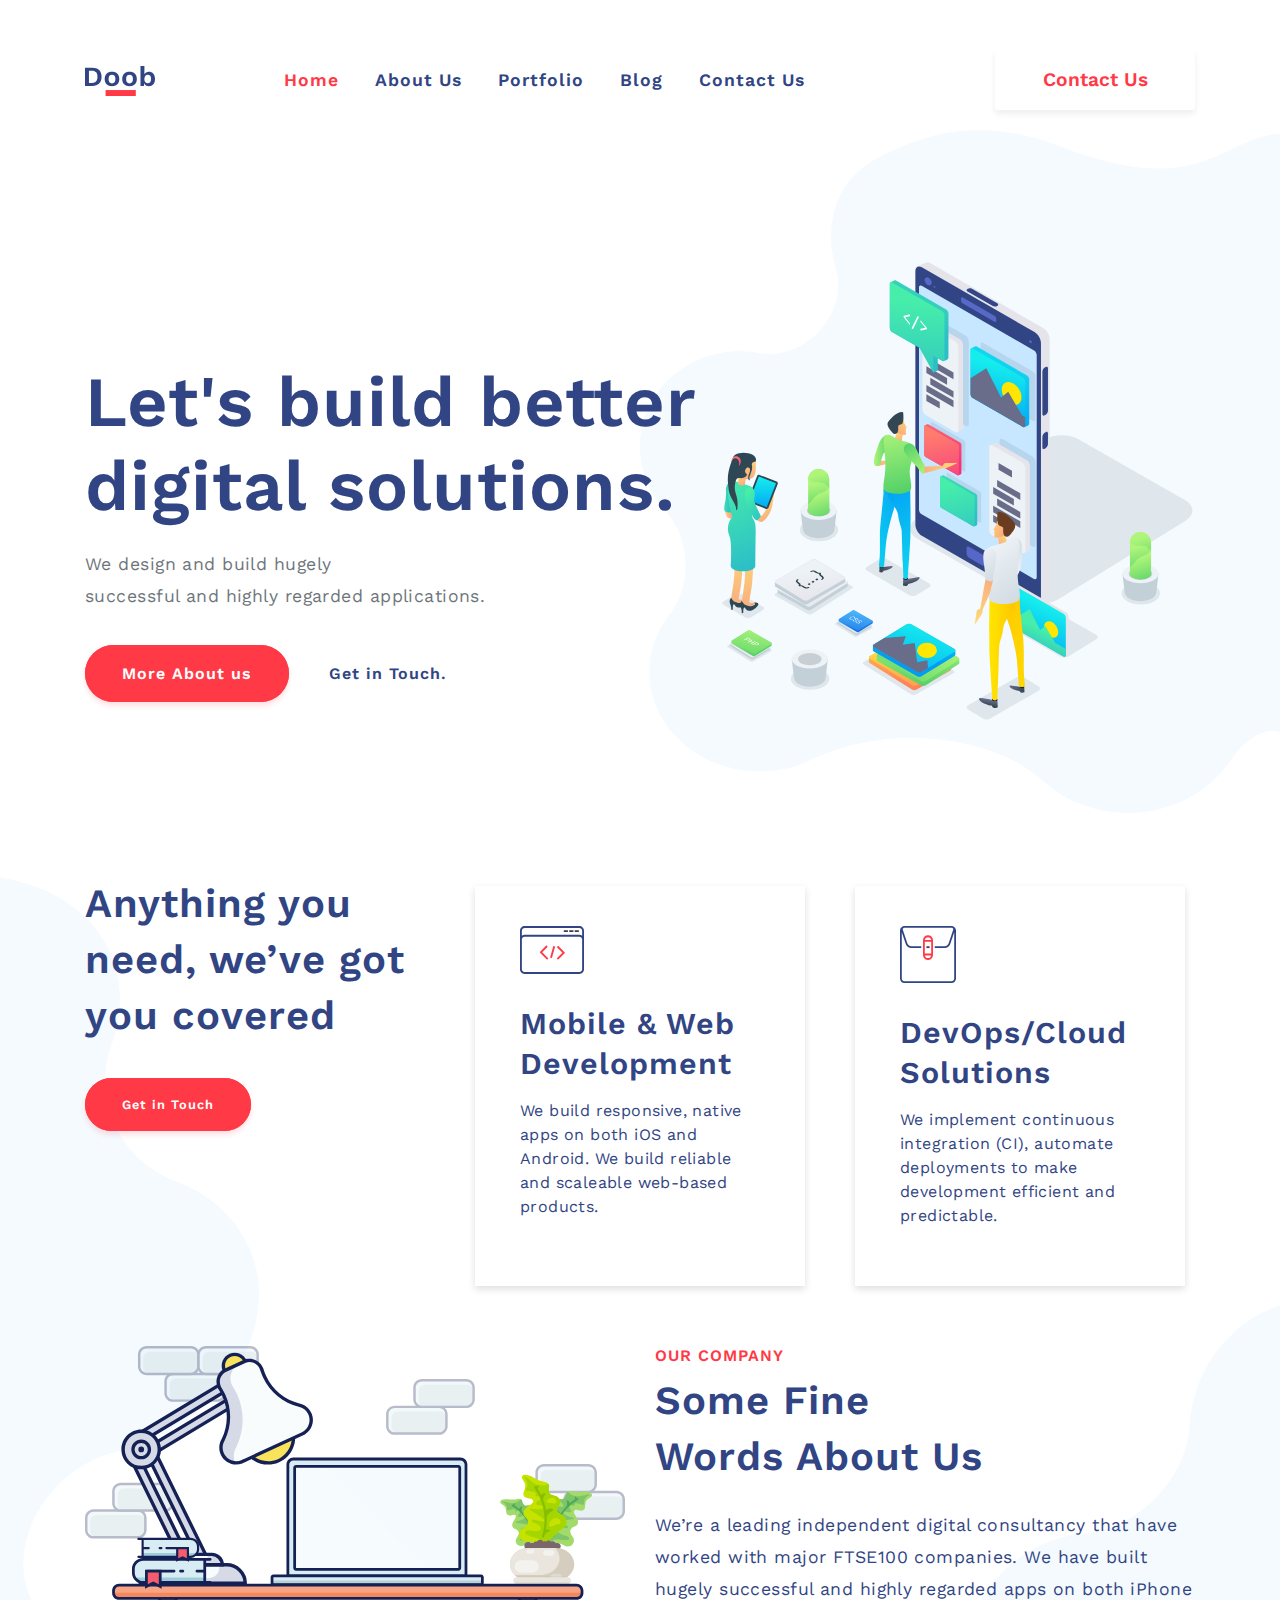
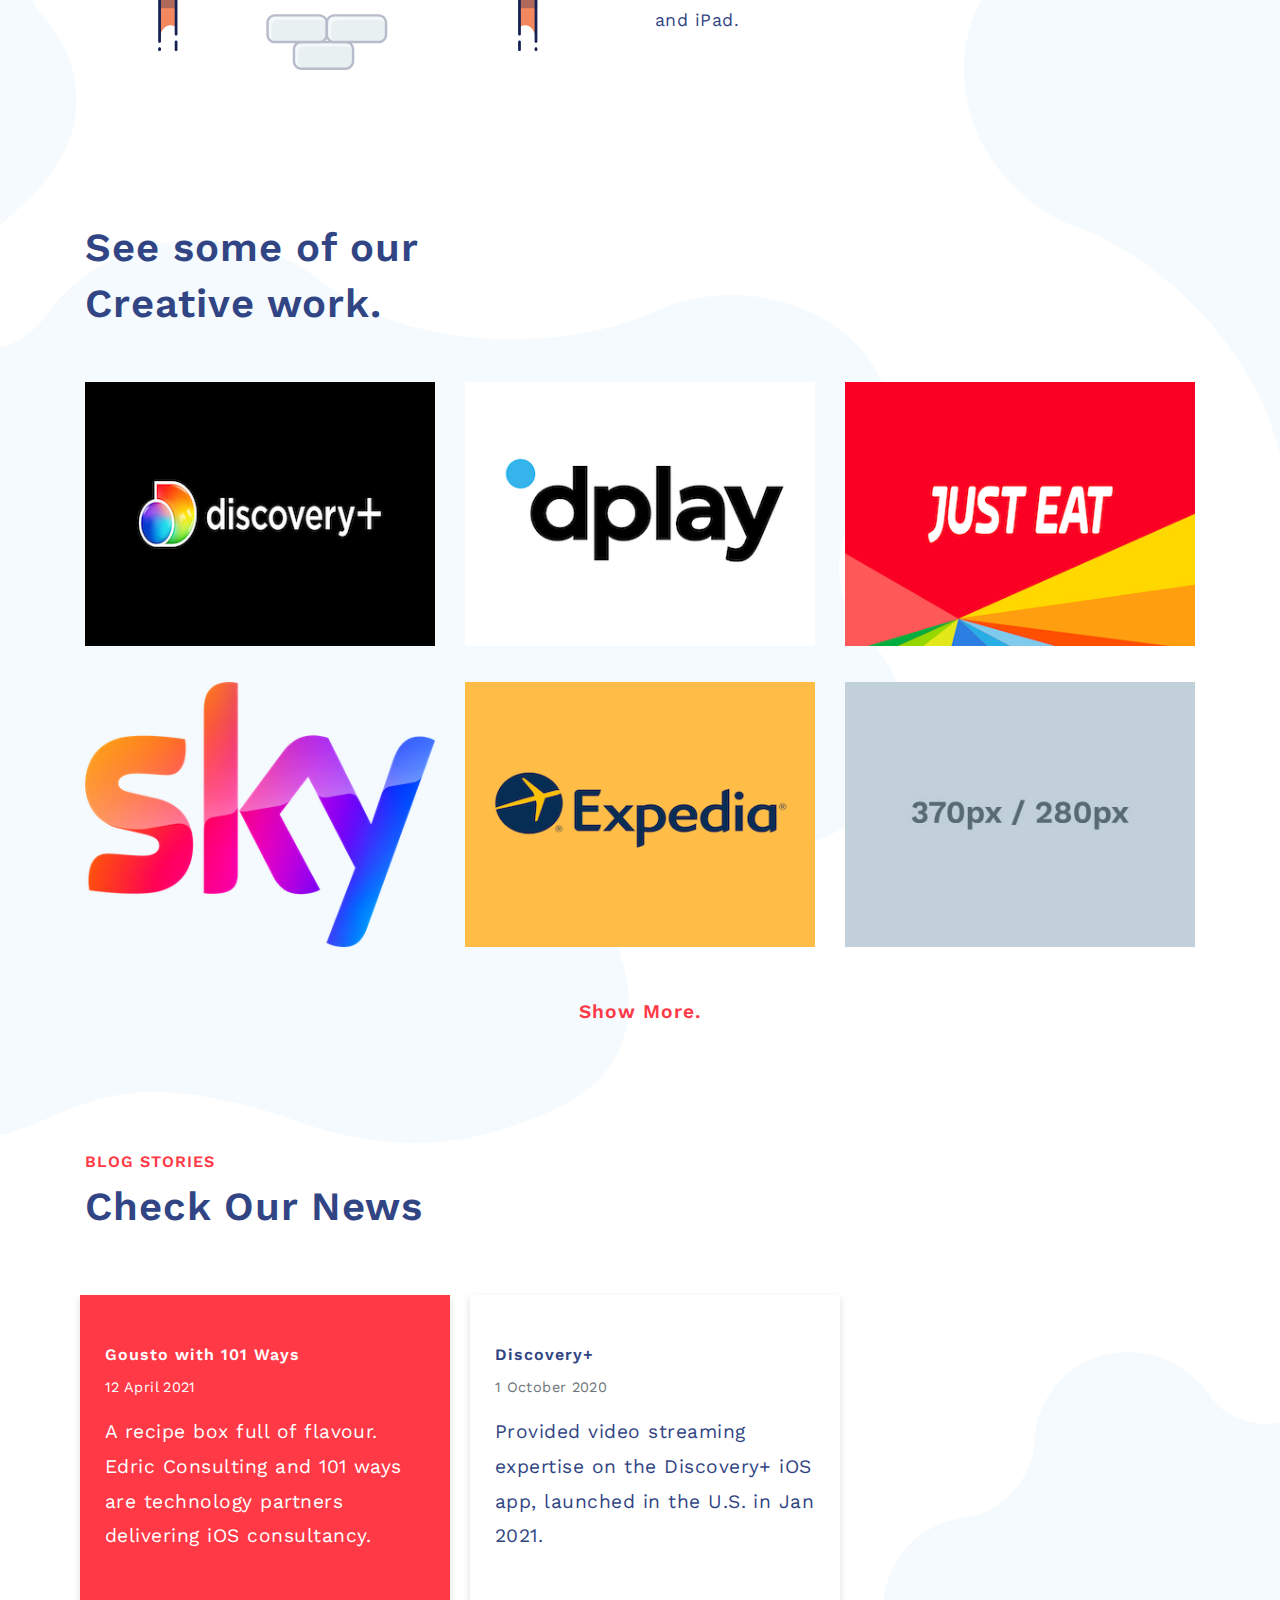
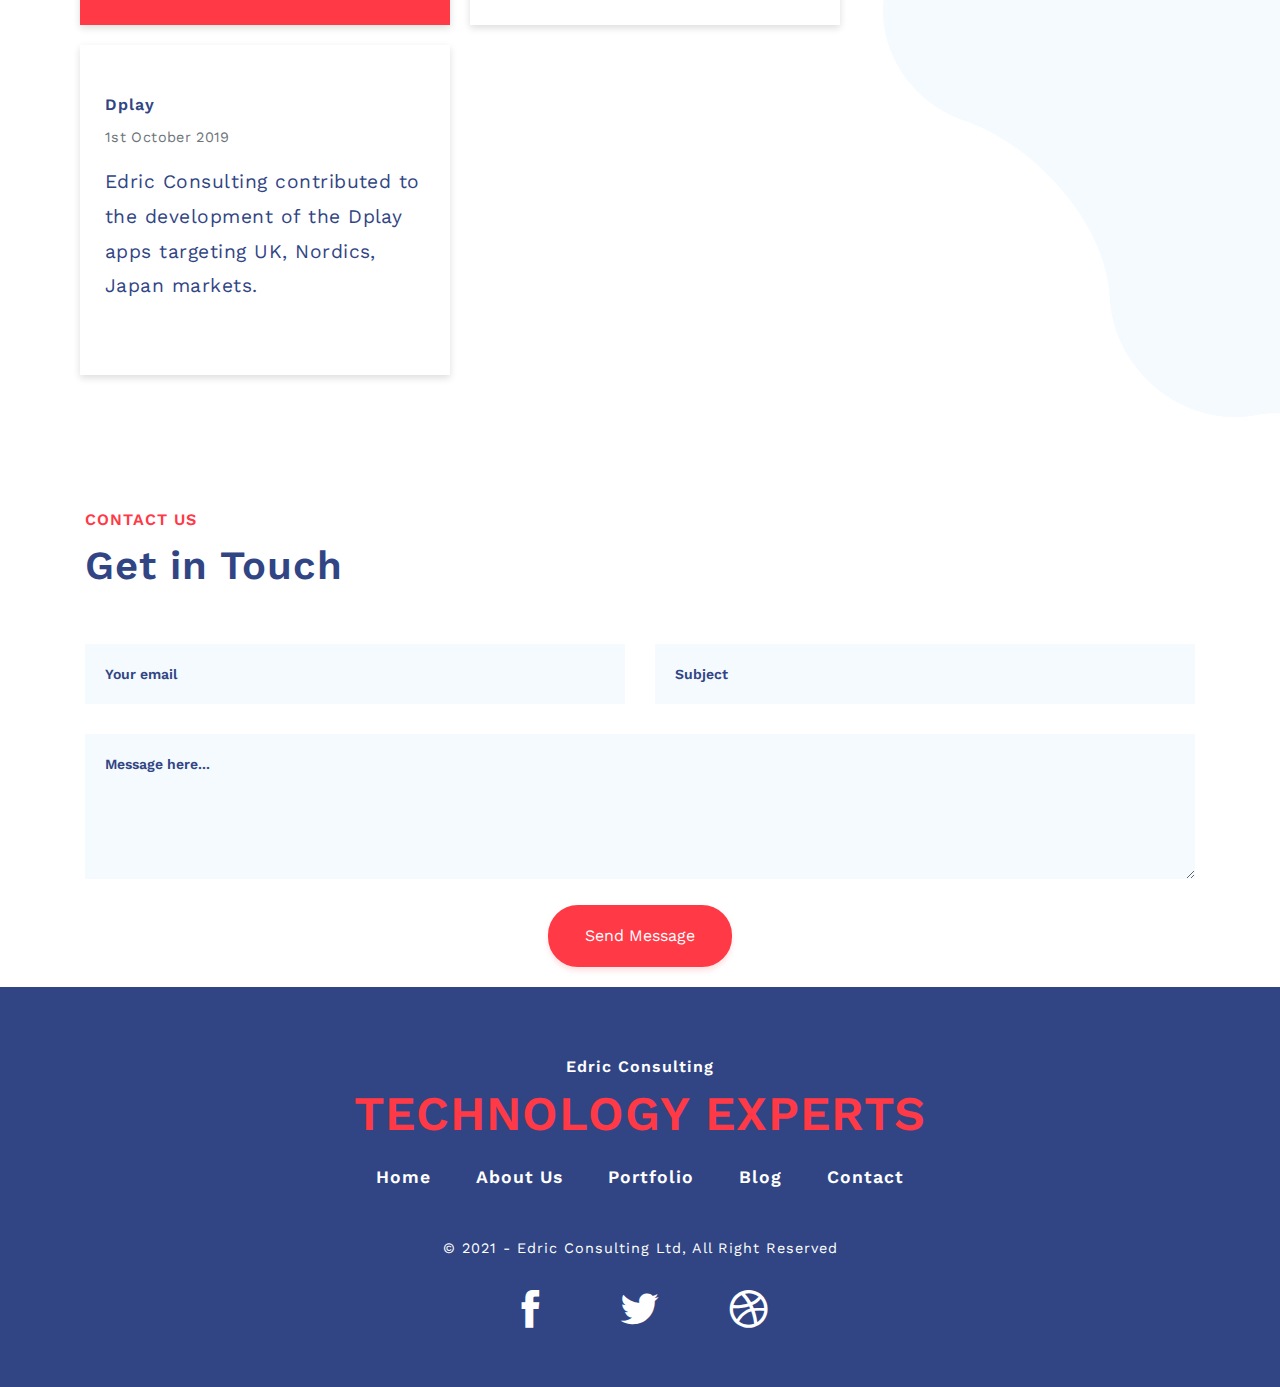
==== commit 7f5bd961: "Submit button on phone" ====
--- a/index.html
+++ b/index.html
@@ -362,7 +362,7 @@
             </fieldset>
           </div>
           <div class="col-12">
-            <div class="hero-btns contact-btn">
+            <div class="submit-btn">
               <fieldset>
                 <button type="submit" id="form-submit">Send Message</button>
               </fieldset>
--- a/css/main.css
+++ b/css/main.css
@@ -284,6 +284,10 @@
   color: #314584!important;
 }
 
+.submit-btn {
+  padding: 20px 30px;
+}
+
 button[type=submit] {
   background-color: #FF3946;
   border:2px solid #FF3946;
@@ -294,7 +298,8 @@
   -webkit-box-shadow: 0px 4px 5px 0px rgba(255,57,70,0.15);
   -moz-box-shadow: 0px 4px 5px 0px rgba(255,57,70,0.15);
   box-shadow: 0px 4px 5px 0px rgba(255,57,70,0.15);
-
+  margin: 0 auto;
+  display: block;
 }
 
 button[type=submit]:hover {
@@ -305,6 +310,8 @@
   font-size: 1.0rem;
   border-radius: 30px;
   transition: all 0.3s ease;
+  margin: 0 auto;
+  display: block;
 }
 /*-----------------------------------------------------------
   4. Header
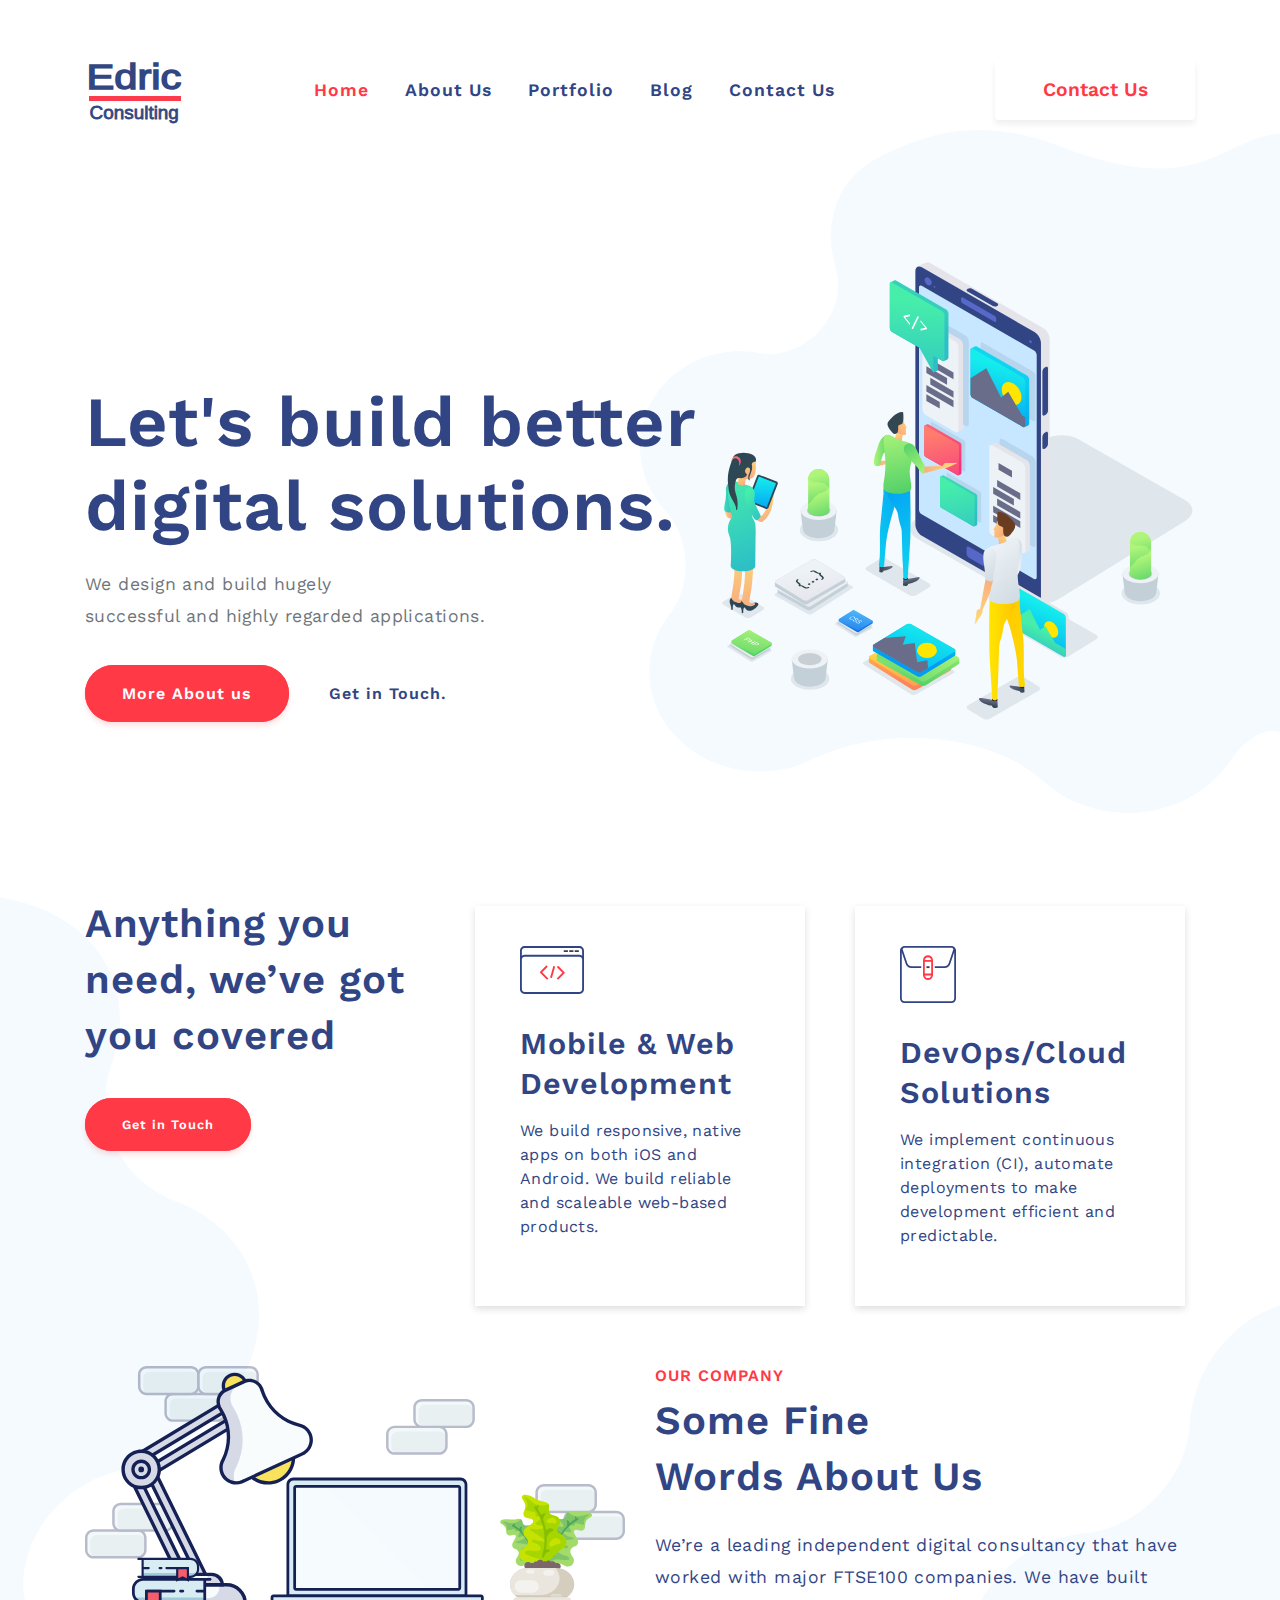
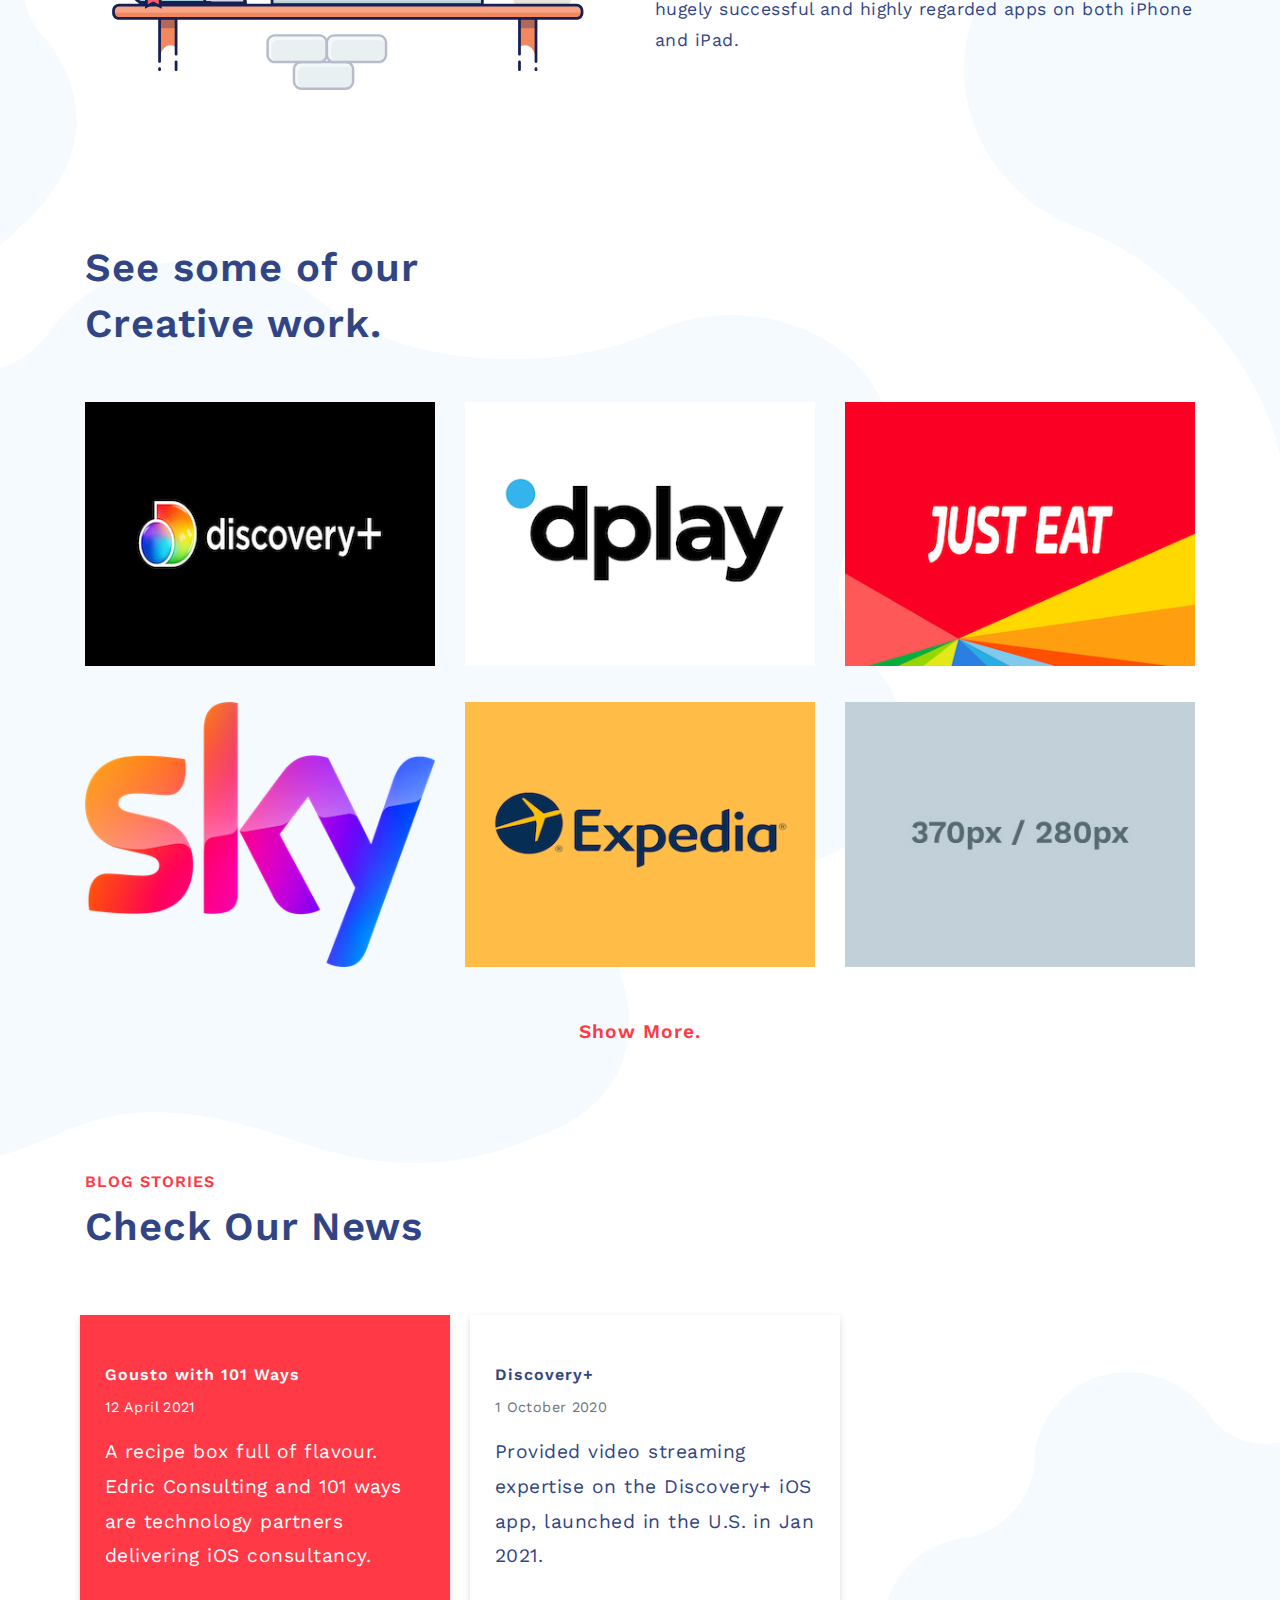
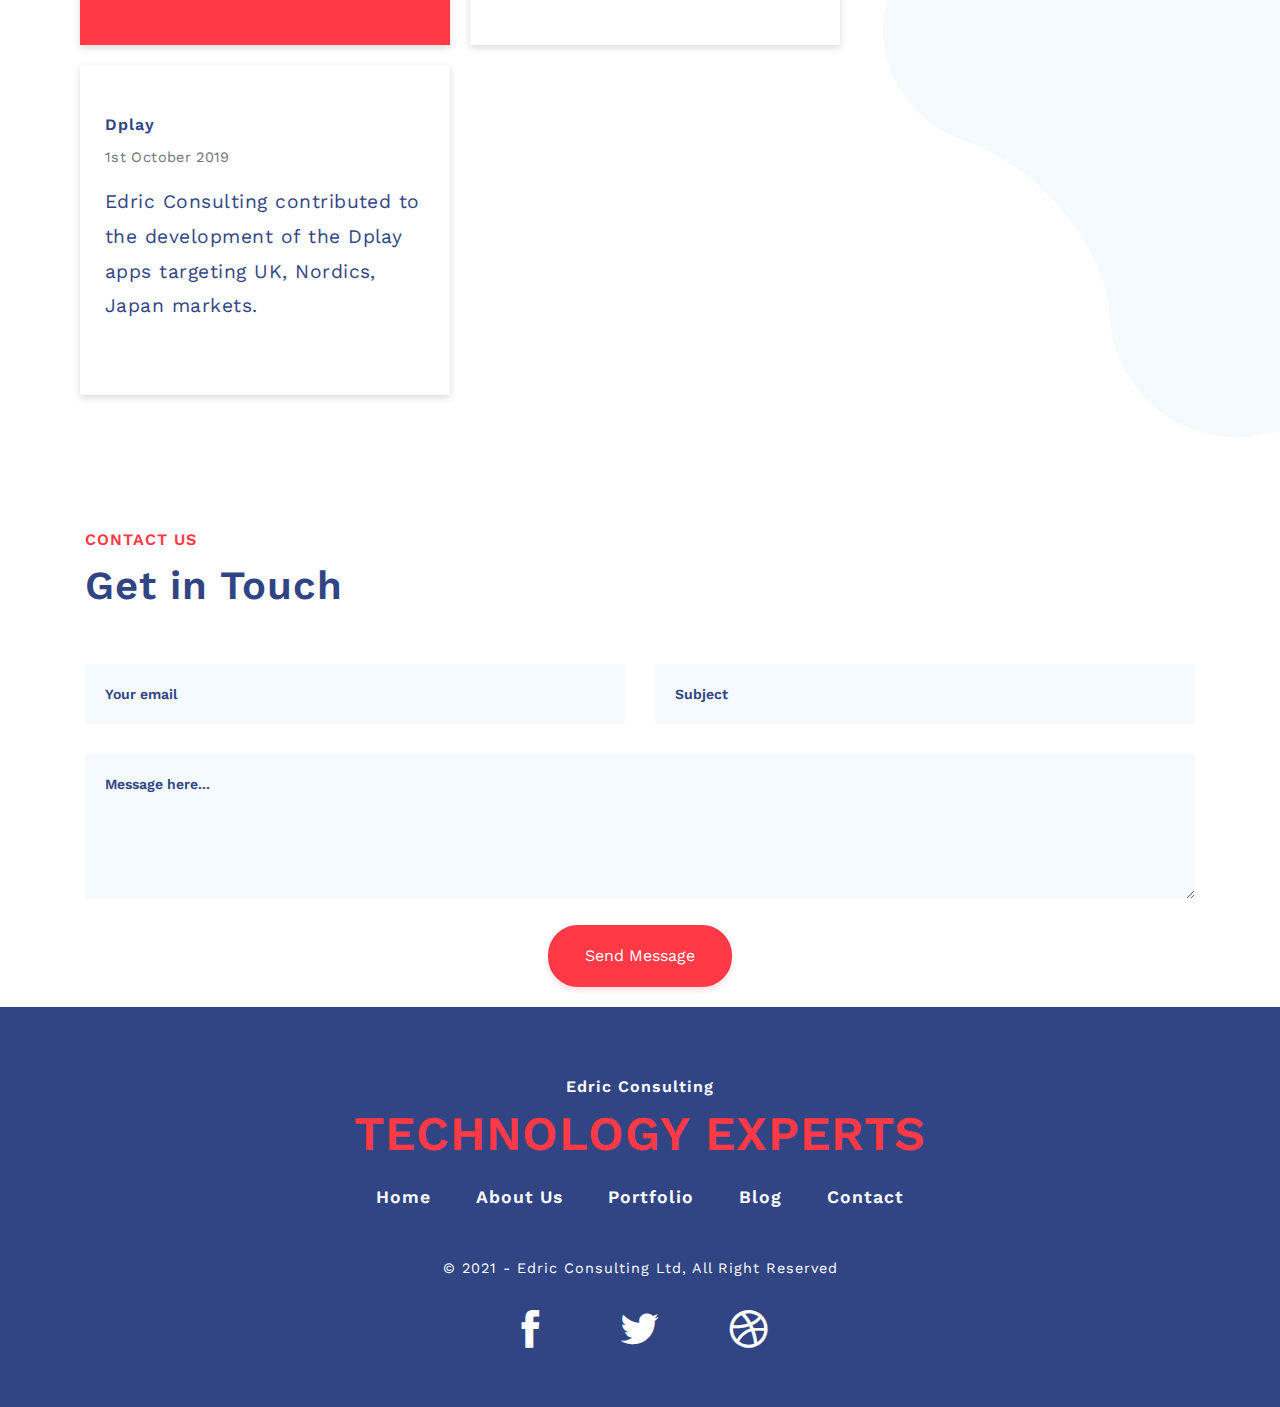
==== commit bc92e68e: "Updated Logo" ====
--- a/index.html
+++ b/index.html
@@ -24,7 +24,7 @@
     <div class="container">
       <nav class="navbar navbar-expand-lg navbar-light ">
         <!-- Change Logo Img Here -->
-        <a class="navbar-brand" href="#"><img src="images/logo.svg" alt=""></a>
+        <a class="navbar-brand" href="#"><img src="images/EdricConsultingLogo.svg" alt=""></a>
         <button class="navbar-toggler" type="button" data-toggle="collapse" data-target="#navbarSupportedContent"
           aria-controls="navbarSupportedContent" aria-expanded="false" aria-label="Toggle navigation">
           <div class="interactive-menu-button">
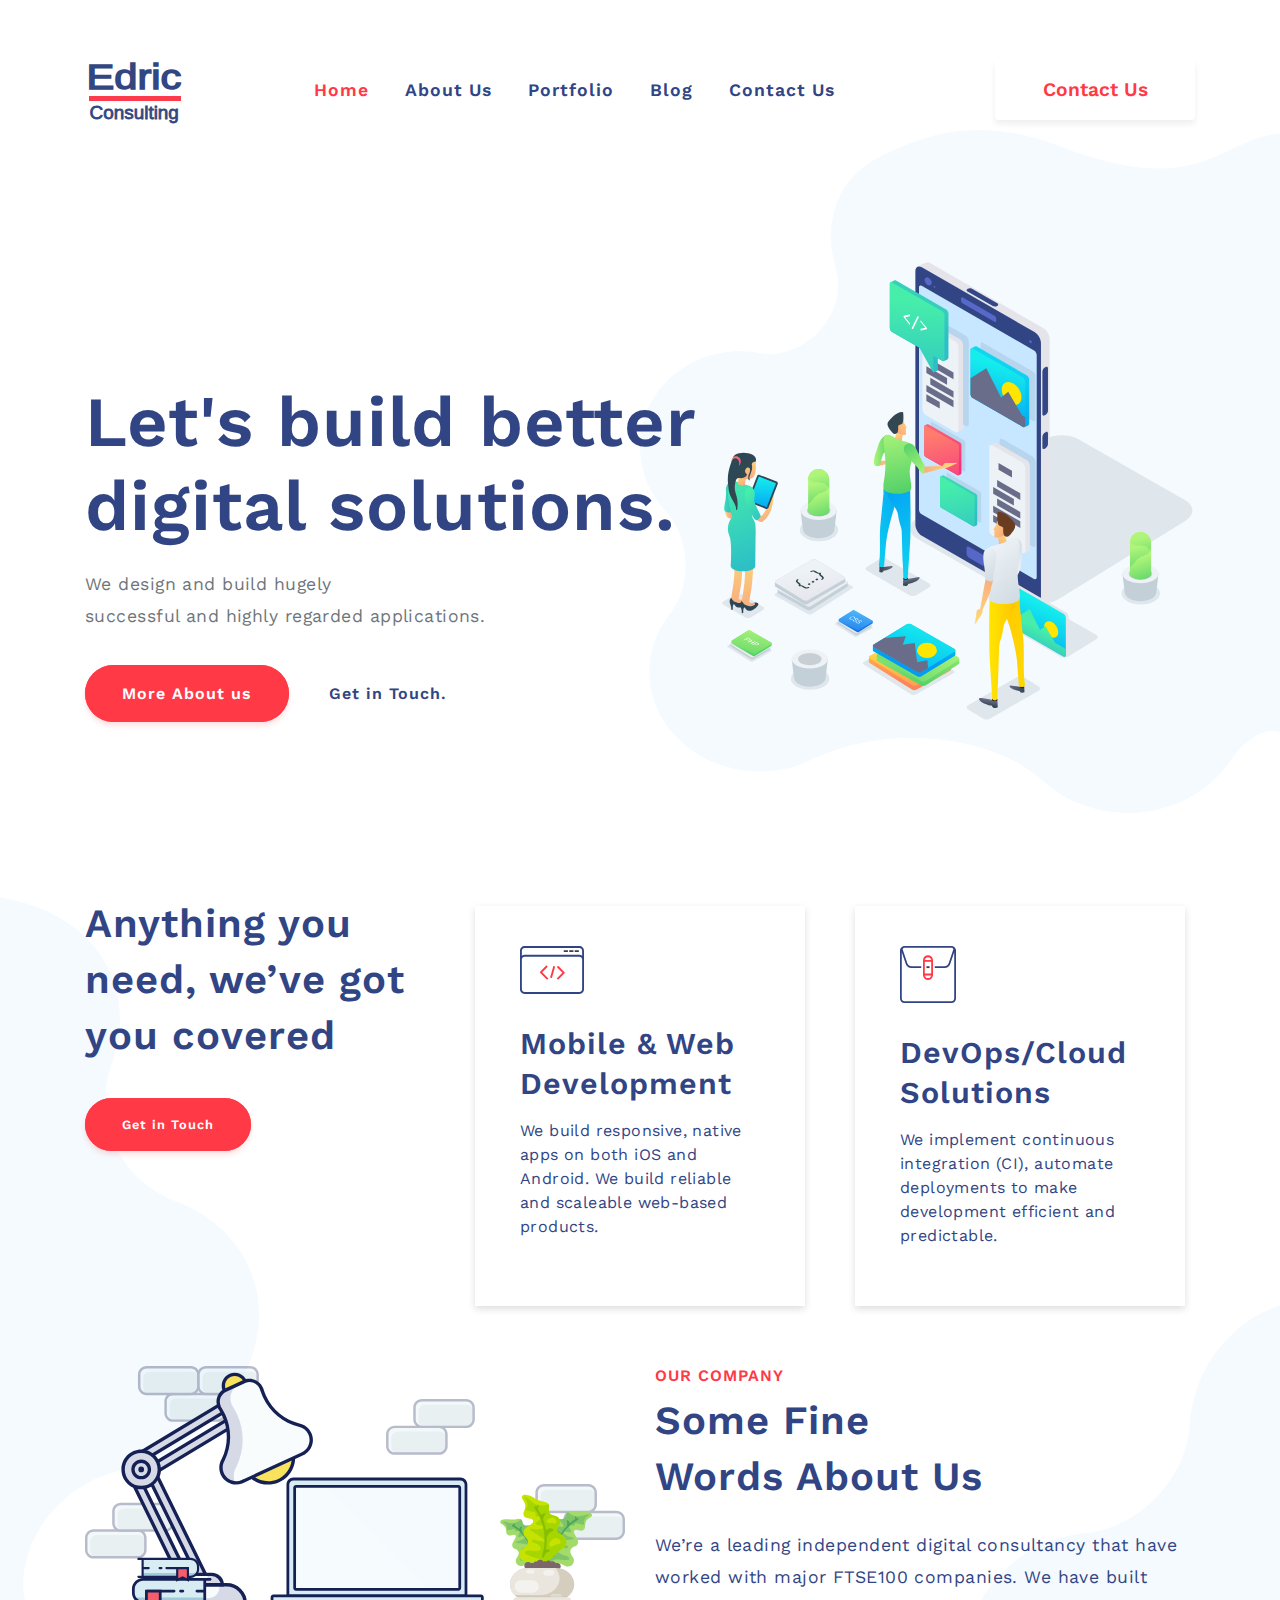
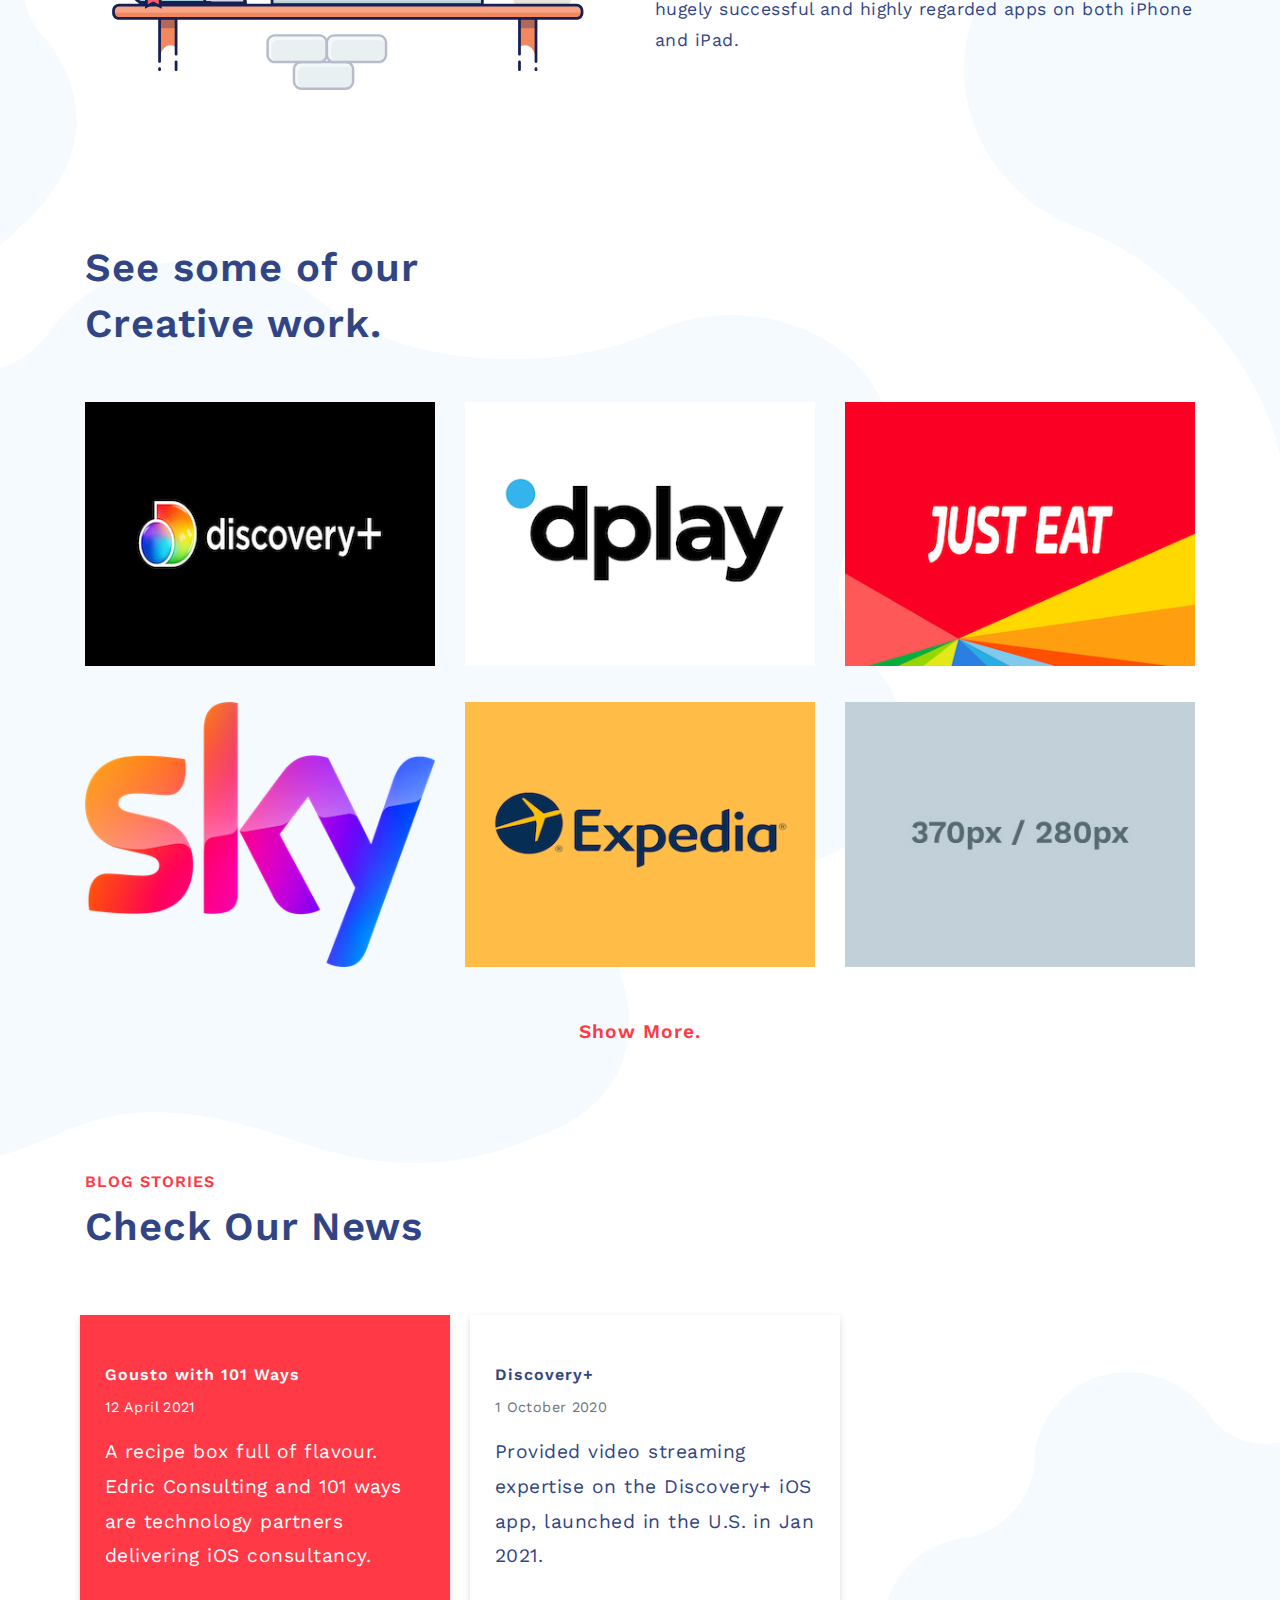
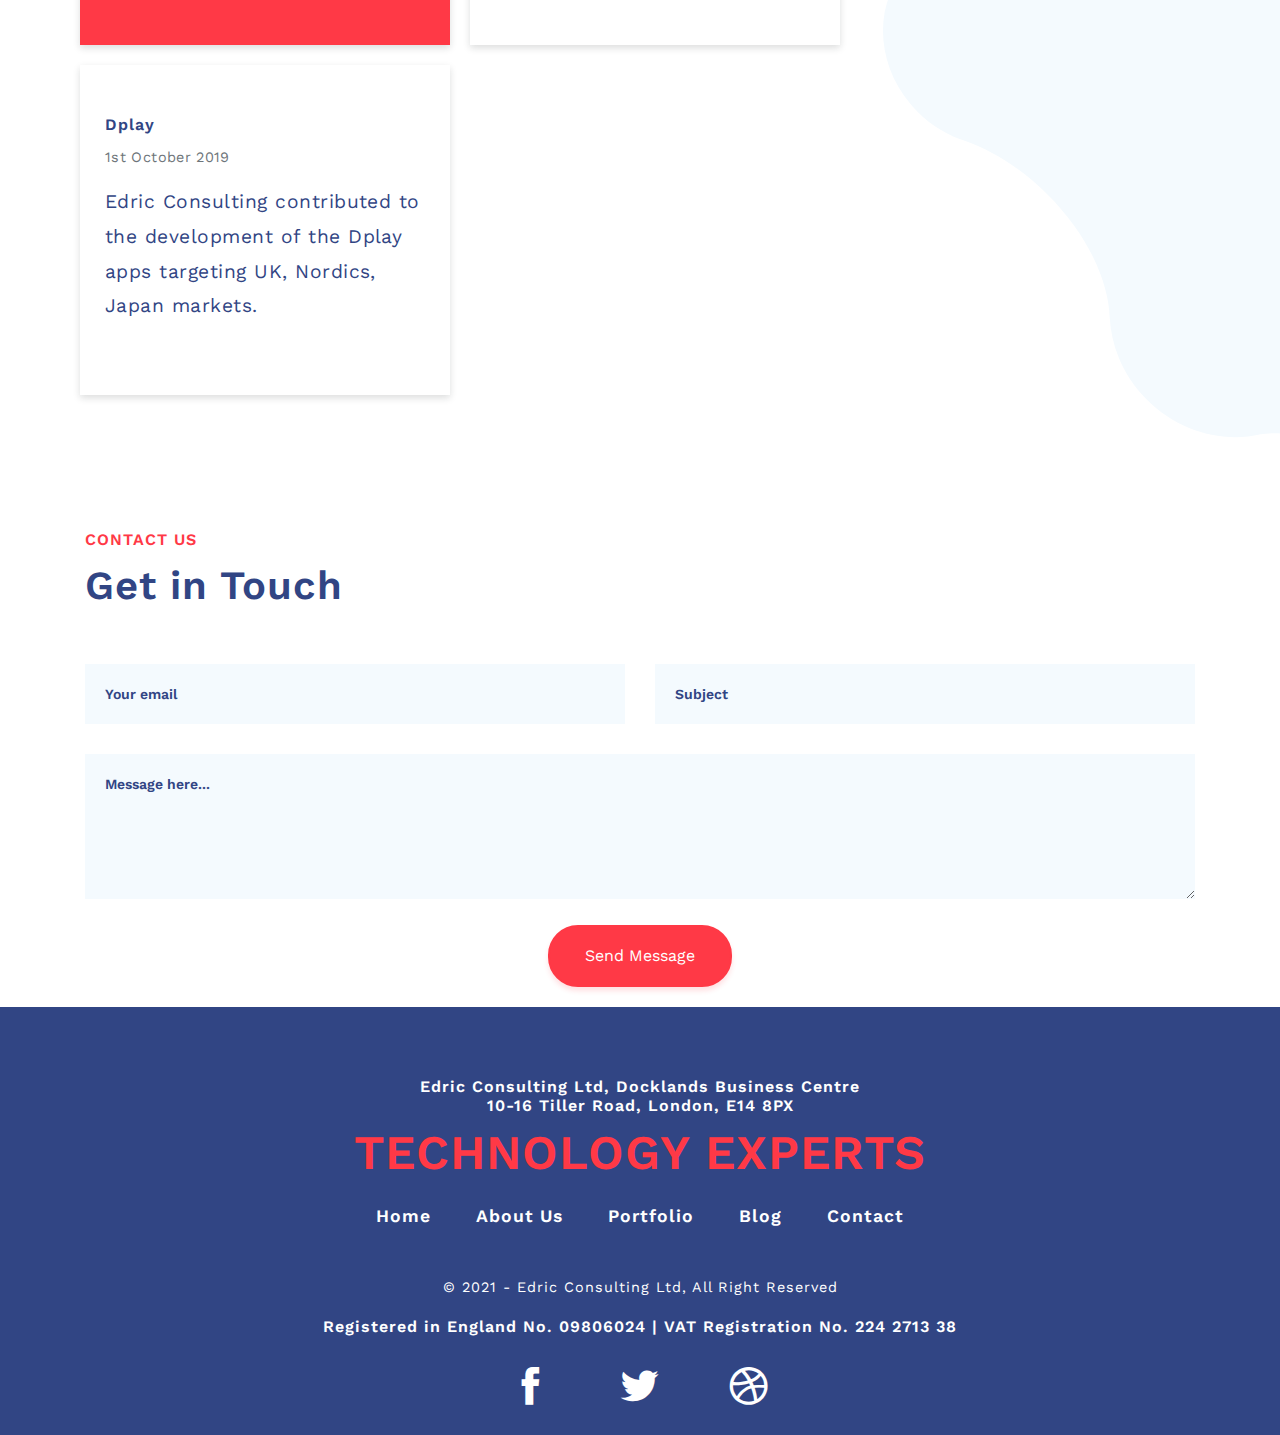
==== commit 5fd2a3d2: "Updated Address" ====
--- a/index.html
+++ b/index.html
@@ -380,7 +380,7 @@
     <div class="container">
       <div class="row">
         <div class="col-12">
-          <h5>Edric Consulting</h5>
+          <h5>Edric Consulting Ltd, Docklands Business Centre <br>10-16 Tiller Road, London, E14 8PX</h5>
           <h3>TECHNOLOGY EXPERTS</h3>
           <ul class="contact-nav">
             <li><a data-scroll href="#home">Home</a></li>
@@ -389,7 +389,8 @@
             <li><a data-scroll href="#blog">Blog</a></li>
             <li><a data-scroll href="#contact-us">Contact</a></li>
           </ul>
-          <h6>© 2021 - Edric Consulting Ltd, All Right Reserved</h6>
+          <h6>© 2021 - Edric Consulting Ltd, All Right Reserved </h6>
+          <h5>Registered in England No. 09806024  |  VAT Registration No. 224 2713 38</h5>
           <ul class="social">
             <li><a href="#"><i class="icofont-facebook"></i></a></li>
             <li><a href="#"><i class="icofont-twitter"></i></a></li>
